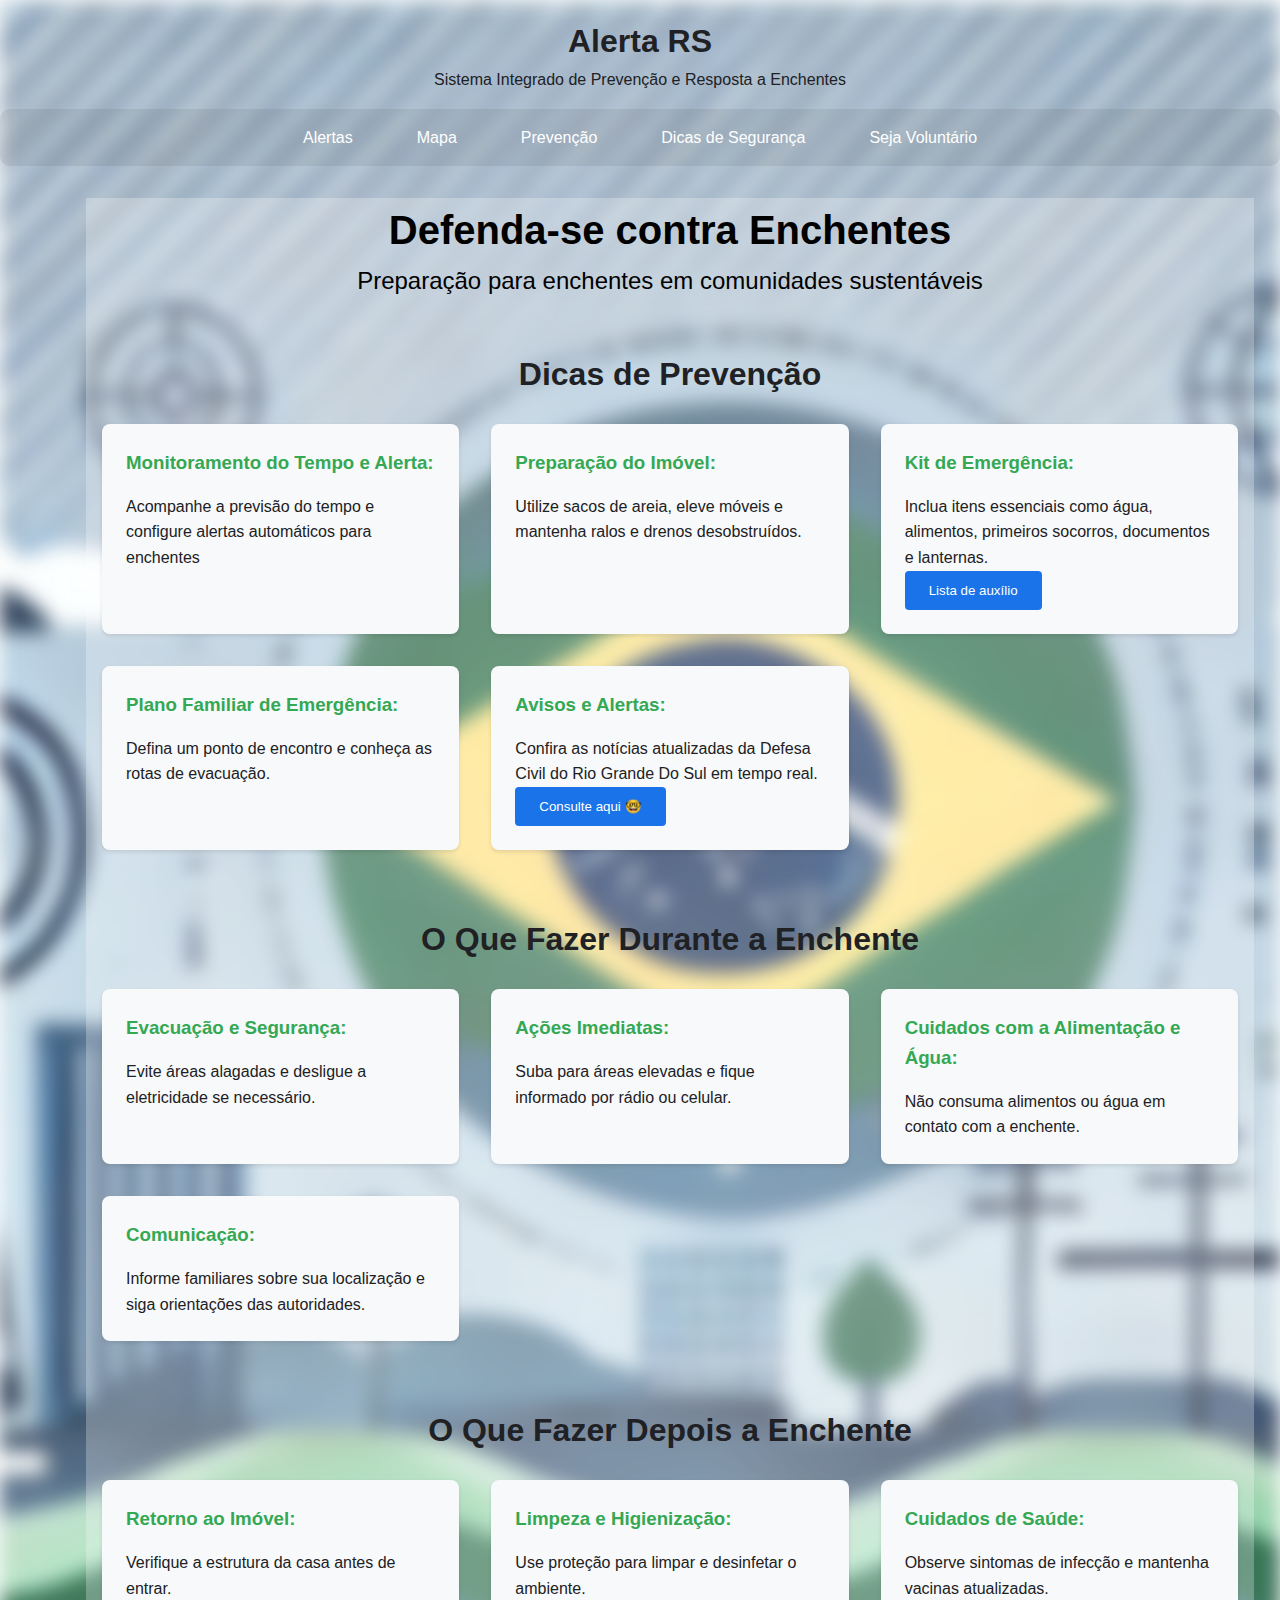
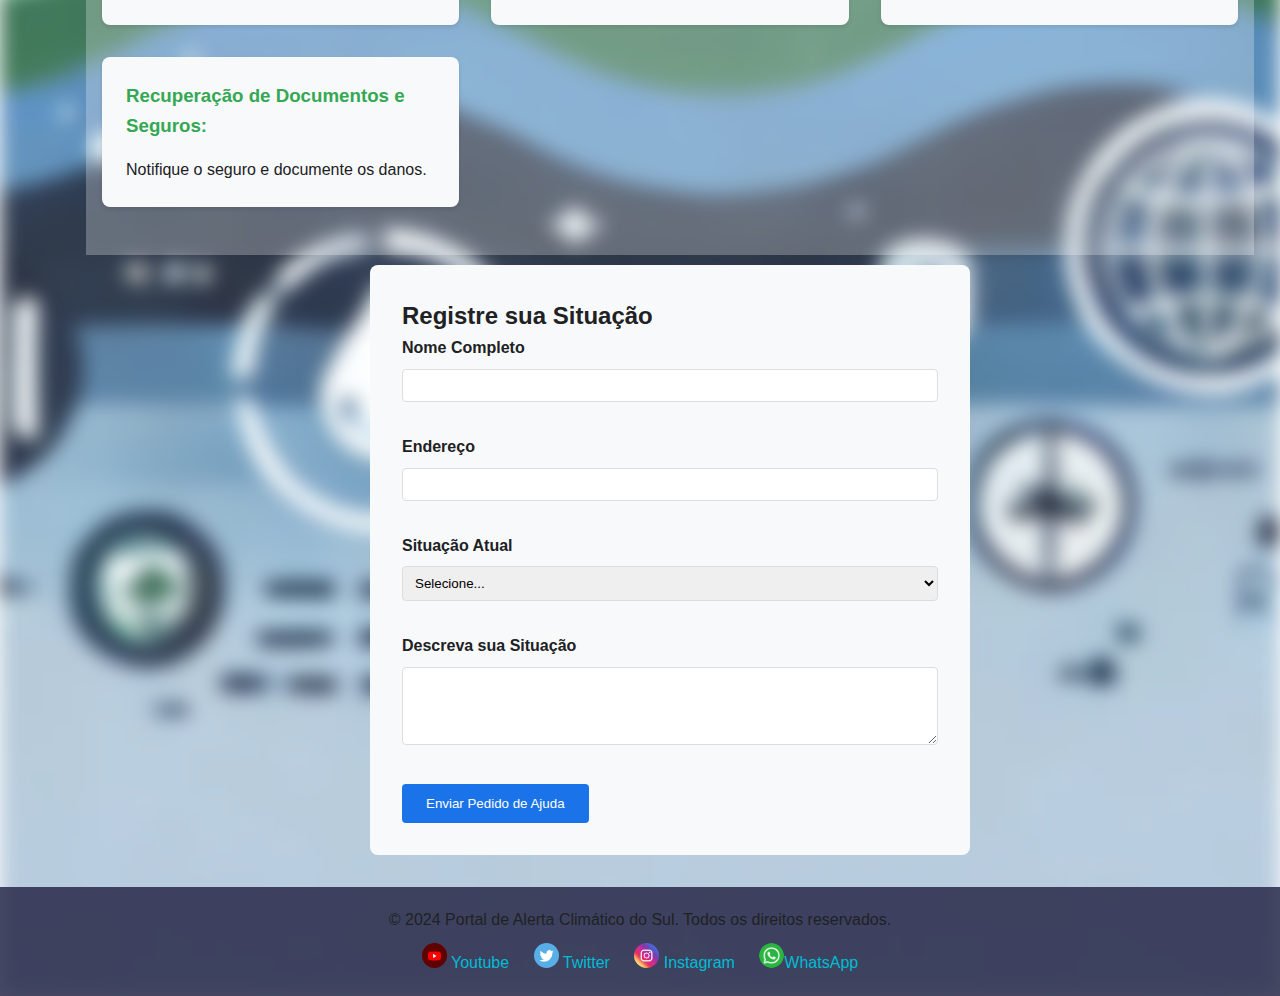
==== ajuda.html @ 35fd128e "codigos das paginas e estilos" ====
<!DOCTYPE html>
<html lang="pt-BR">
  <head>
    <meta charset="UTF-8" />
    <meta name="viewport" content="width=device-width, initial-scale=1.0" />
    <title>Alerta RS - Portal de Prevenção e Resposta a Enchentes</title>
    <link rel="stylesheet" href="./assets/css/styles.css" />
    <link rel="stylesheet" href="./assets/css/ajuda.css" />
  </head>
  <body>
    <header>
      <h1>Alerta RS</h1>
      <p>Sistema Integrado de Prevenção e Resposta a Enchentes</p>
    </header>

    <nav>
      <ul>
        <li><a href="index.html">Alertas</a></li>
        <li><a href="mapa.html">Mapa</a></li>
        <li><a href="prevencao.html">Prevenção</a></li>
        <li><a href="ajuda.html">Dicas de Segurança</a></li>
        <li><a href="voluntario.html">Seja Voluntário</a></li>
      </ul>
    </nav>
    <main>
      <div class="container">
        <h1>Defenda-se contra Enchentes</h1>
        <p>Preparação para enchentes em comunidades sustentáveis</p>

        <div class="section">
          <h2 class="section-title">Dicas de Prevenção</h2>
          <div class="cards-grid">
            <div class="card">
              <h3>Monitoramento do Tempo e Alerta:</h3>
              <p>
                Acompanhe a previsão do tempo e configure alertas automáticos
                para enchentes
              </p>
            </div>
            <div class="card">
              <h3>Preparação do Imóvel:</h3>
              <p>
                Utilize sacos de areia, eleve móveis e mantenha ralos e drenos
                desobstruídos.
              </p>
            </div>
            <div class="card">
                <h3>Kit de Emergência:</h3>
                <p>Inclua itens essenciais como água, alimentos, primeiros socorros, documentos e lanternas.</p>
                <button onclick="openModal()">Lista de auxílio</button>
              </div>

              <!-- Código do Modal -->
                    <div id="modal" class="modal">
                        <div class="modal-content">
                        <span class="close-btn" onclick="closeModal()">&times;</span>
                        <h3>Checklist de Kit de Emergência</h3>
                        <ul>
                            <li>Água potável - 2 litros por pessoa para 3 dias</li>
                            <li>Alimentos não perecíveis - estoque para 3 dias</li>
                            <li>Kit de primeiros socorros</li>
                            <li>Documentos importantes em uma bolsa impermeável</li>
                            <li>Lanternas e baterias extras</li>
                            <!-- Adicione outros itens necessários -->
                        </ul>
                        </div>
                    </div>
            <div class="card">
              <h3>Plano Familiar de Emergência:</h3>
              <p>
                Defina um ponto de encontro e conheça as rotas de evacuação.
              </p>
            </div>

            <div class="card">
                <h3>Avisos e Alertas:</h3>
                <p>
                    Confira as notícias atualizadas da Defesa Civil do Rio Grande Do Sul em tempo real.
                </p>
                <button>
                    <a class="linkAjuda" href="https://defesacivil.rs.gov.br/avisos-e-alertas" target="_blank">Consulte aqui 🤓</a>
                </button>
              </div>

          </div>
        </div>

        <div class="section">
          <h2 class="section-title">O Que Fazer Durante a Enchente</h2>
          <div class="cards-grid">
            <div class="card">
              <h3>Evacuação e Segurança:</h3>
              <p>
                Evite áreas alagadas e desligue a eletricidade se necessário.
              </p>
            </div>
            <div class="card">
              <h3>Ações Imediatas:</h3>
              <p>
                Suba para áreas elevadas e fique informado por rádio ou celular.
              </p>
            </div>
            <div class="card">
              <h3>Cuidados com a Alimentação e Água:</h3>
              <p>Não consuma alimentos ou água em contato com a enchente.</p>
            </div>
            <div class="card">
              <h3>Comunicação:</h3>
              <p>
                Informe familiares sobre sua localização e siga orientações das
                autoridades.
              </p>
            </div>
          </div>
        </div>

        <div class="section">
          <h2 class="section-title">O Que Fazer Depois a Enchente</h2>
          <div class="cards-grid">
            <div class="card">
              <h3>Retorno ao Imóvel:</h3>
              <p>
                Verifique a estrutura da casa antes de entrar.
              </p>
            </div>
            <div class="card">
              <h3>Limpeza e Higienização:</h3>
              <p>
                Use proteção para limpar e desinfetar o ambiente.
              </p>
            </div>
            <div class="card">
              <h3>Cuidados de Saúde:</h3>
              <p>Observe sintomas de infecção e mantenha vacinas atualizadas.</p>
            </div>
            <div class="card">
              <h3>Recuperação de Documentos e Seguros:</h3>
              <p>
                Notifique o seguro e documente os danos.
              </p>
            </div>
          </div>
        </div>
      </div>
    </section>


    <section id="ajuda" class="form-container">
        <h2>Registre sua Situação</h2>
        <form>
            <div class="form-group">
                <label for="nome">Nome Completo</label>
                <input type="text" id="nome" required>
            </div>
            <div class="form-group">
                <label for="endereco">Endereço</label>
                <input type="text" id="endereco" required>
            </div>
            <div class="form-group">
                <label for="situacao">Situação Atual</label>
                <select id="situacao" required>
                    <option value="">Selecione...</option>
                    <option value="risco">Área de Risco</option>
                    <option value="alagamento">Alagamento</option>
                    <option value="desabrigado">Desabrigado</option>
                </select>
            </div>
            <div class="form-group">
                <label for="descricao">Descreva sua Situação</label>
                <textarea id="descricao" rows="4"></textarea>
            </div>
            <button type="submit">Enviar Pedido de Ajuda</button>
        </form>
    </section>
    </main>
    <footer>
        <p>&copy; 2024 Portal de Alerta Climático do Sul. Todos os direitos reservados.</p>
        <div class="social-links">
            <a href="https://www.youtube.com/@DefesaCivildoRioGrandedoSul" target="_blank"><img src="./assets/img/logo-youtube.jpg" alt="logo-youtube"> Youtube</a>
            <a href="https://x.com/DefesaCivilRS" target="_blank"><img src="./assets/img/logo-twitter.jpg" alt="logo-twitter"> Twitter</a>
            <a href="https://www.instagram.com/defesacivilrs/" target="_blank"><img src="./assets/img/logo-instagram.jpg" alt="logo-instagram"> Instagram</a>
            <a href="https://api.whatsapp.com/message/2RN2EMU6X6S5B1?autoload=1&app_absent=0" target="_blank"><img src="./assets/img/logo-whatsapp.png" alt="Logo-Whatsapp">WhatsApp</a>
        </div>
    </footer>
    <script src="script.js"></script>
  </body>
</html>
---- assets/css/styles.css ----
/* Variáveis de cores */
        :root {
            --primary: #1a73e8;
            --secondary: #34a853;
            --warning: #fbbc05;
            --danger: #ea4335;
            --light: #f8f9fa;
            --dark: #202124;
        }

        * {
            margin: 0;
            padding: 0;
            box-sizing: border-box;
            font-family: Arial, sans-serif;
        }

        body {
            line-height: 1.6;
            color: var(--dark);
            position: relative;
            
          }

        body::before {
            content: "";
            position: absolute;
            width: 100%;
            height: 100%;
            background-image: url('/assets/img/background.png');
            background-size: cover;
            background-repeat: no-repeat;
            background-position: center;
            filter: blur(10px); /* Aplica o desfoque */
            z-index: -1; /* Coloca a imagem desfocada atrás do conteúdo */
          }

        /* Header */
        header {
            /* background: var(--primary); */
            color: var(--dark);
            padding: 1rem;
            text-align: center;
        }

        nav {
            display: flex;
            align-items: center;
            justify-content: center;
            background: #20212415;
            padding: 1rem;
            /* border: solid rgba(255, 0, 0, 0.13); */
            border-radius: 10px;
            width: 100%;
        }

        nav ul {
            list-style: none;
            display: flex;
            align-items: center;
            justify-content: center;
            gap: 2rem;
        }

        nav a {
            color: white;
            text-decoration: none;
            padding: 0.5rem 1rem;
            border-radius: 4px;
            transition: background 0.3s;
        }

        nav a:hover {
            background: var(--light);
            color: var(--dark);
            /* border: solid rgba(255, 0, 0, 0.301) 1px; */
        }

        /* Main content */
        main {
            max-width: 1200px;
            margin: 2rem auto;
            padding: 0 1rem;
            margin-right: 10px;
        }

        /* Alert Banner */
        .alert-banner {
            background: var(--warning);
            color: var(--dark);
            padding: 1rem;
            text-align: center;
            margin-bottom: 2rem;
            border-radius: 4px;
        }

        /* Cards Grid */
        .cards-grid {
            display: grid;
            grid-template-columns: repeat(auto-fit, minmax(300px, 1fr));
            gap: 2rem;
            margin-bottom: 2rem;
        }

        .card {
            background: rgba(255, 255, 255, 0.068);
            border-radius: 8px;
            padding: 1.5rem;
            box-shadow: 0 2px 4px rgba(0,0,0,0.1);
            transition: transform 0.3s;
        }

        .card:hover {
            transform: translateY(-5px);
        }

        .card h3 {
            color: var(--primary);
            margin-bottom: 1rem;
        }

        .card p {
            color: var(--dark);
        }

        /* Forms */
        .form-container {
            background: var(--light);
            padding: 2rem;
            border-radius: 8px;
            max-width: 600px;
            margin: 0 auto;
            margin-top: 10px;
        }

        .form-group {
            margin-bottom: 1rem;
        }

        label {
            display: block;
            margin-bottom: 0.5rem;
            font-weight: bold;
        }

        input, select, textarea {
            width: 100%;
            padding: 0.5rem;
            border: 1px solid #ddd;
            border-radius: 4px;
            margin-bottom: 1rem;
        }

        button {
            background: var(--primary);
            color: white;
            padding: 0.75rem 1.5rem;
            border: none;
            border-radius: 4px;
            cursor: pointer;
            transition: background 0.3s;
        }

        button:hover {
            background: #1557b0;
        }

        /* Map Section */
        .map-container {
            background: #f0f0f044;
            padding: 2rem;
            border-radius: 8px;
            margin-bottom: 2rem;
        }

        .map-container h2 {
            color: var(--light);
        }

        #apiMap{
            background: #ddd; 
            height: 400px; 
            border-radius: 8px; 
            display: flex; 
            align-items: center; 
            justify-content: center;
        }

        /* Responsive Design */
        @media (max-width: 768px) {
            nav ul {
                flex-direction: column;
                text-align: center;
            }

            .cards-grid {
                grid-template-columns: 1fr;
            }
        }




        .volunteer-system {
            max-width: 800px;
            margin: 20px auto;
            padding: 20px;
        }

        .volunteer-card {
            background: white;
            border-radius: 8px;
            padding: 20px;
            margin-bottom: 20px;
            box-shadow: 0 2px 4px rgba(0,0,0,0.1);
        }

        .points-display {
            text-align: center;
            padding: 20px;
            background: #f8f9fa;
            border-radius: 8px;
            margin-bottom: 20px;
        }

        .points-circle {
            width: 120px;
            height: 120px;
            border-radius: 50%;
            background: #1a73e8;
            color: white;
            display: flex;
            flex-direction: column;
            align-items: center;
            justify-content: center;
            margin: 0 auto 15px;
        }

        .points-number {
            font-size: 2em;
            font-weight: bold;
        }

        .badge-grid {
            display: grid;
            grid-template-columns: repeat(auto-fit, minmax(150px, 1fr));
            gap: 15px;
            margin-top: 20px;
        }

        .badge {
            text-align: center;
            padding: 15px;
            background: #f8f9fa;
            border-radius: 8px;
        }

        .badge-icon {
            font-size: 2em;
            margin-bottom: 10px;
        }

        .badge-locked {
            opacity: 0.5;
        }

        .activity-list {
            list-style: none;
            padding: 0;
        }

        .activity-item {
            display: flex;
            justify-content: space-between;
            padding: 10px 0;
            border-bottom: 1px solid #eee;
        }


        .prep-checklist {
            max-width: 800px;
            margin: 20px auto;
            padding: 20px;
            background: #f5f5f5;
            border-radius: 8px;
        }

        .checklist-category {
            margin-bottom: 30px;
        }

        .category-header {
            background: #1a73e8;
            color: white;
            padding: 10px 15px;
            border-radius: 4px;
            margin-bottom: 15px;
        }

        .checklist-items {
            background: white;
            padding: 20px;
            border-radius: 4px;
            box-shadow: 0 2px 4px rgba(0,0,0,0.1);
        }

        .checklist-item {
            display: flex;
            align-items: flex-start;
            margin-bottom: 15px;
            padding-bottom: 15px;
            border-bottom: 1px solid #eee;
        }

        .item-checkbox {
            margin-right: 15px;
            margin-top: 4px;
        }

        .item-content {
            flex-grow: 1;
        }

        .item-title {
            font-weight: bold;
            margin-bottom: 5px;
        }

        .item-description {
            font-size: 0.9em;
            color: #666;
        }

        .priority-high {
            color: #d32f2f;
        }

        .priority-medium {
            color: #f57c00;
        }

        .priority-low {
            color: #388e3c;
        }


        .alert-system {
            max-width: 800px;
            margin: 20px auto;
        }
        
        .alert-card {
            border-left: 4px solid;
            margin-bottom: 15px;
            padding: 15px;
            border-radius: 4px;
            box-shadow: 0 2px 4px rgba(0,0,0,0.1);
        }

        .alert-critical {
            border-left-color: #ff4444;
            background-color: #ffebee;
        }

        .alert-warning {
            border-left-color: #ffbb33;
            background-color: #fff8e1;
        }

        .alert-info {
            border-left-color: #33b5e5;
            background-color: #e3f2fd;
        }

        .alert-header {
            display: flex;
            align-items: center;
            margin-bottom: 10px;
        }

        .alert-icon {
            font-size: 24px;
            margin-right: 10px;
        }

        .alert-timestamp {
            color: #666;
            font-size: 0.9em;
            margin-left: auto;
        }

        .alert-content {
            margin-left: 34px;
        }

        .alert-regions {
            margin-top: 10px;
            padding-top: 10px;
            border-top: 1px solid rgba(0,0,0,0.1);
        }

        .region-tag {
            display: inline-block;
            padding: 4px 8px;
            background: rgba(0,0,0,0.1);
            border-radius: 4px;
            margin: 2px;
            font-size: 0.9em;
        }
---- assets/css/ajuda.css ----
:root {
    --primary: #1a73e8;
    --secondary: #34a853;
    --warning: #fbbc05;
    --danger: #ea4335;
    --light: #f8f9fa;
    --dark: #202124;
}

* {
    margin: 0;
    padding: 0;
    box-sizing: border-box;
    font-family: Arial, sans-serif;
}

.container{
    background: rgba(255, 255, 255, 0.268);
    width: 100%;
}

.container>h1 {
    text-align: center;
    font-weight: bold;
    font-size: 2.5rem;
    color: #000;
}

.container>p {
    text-align: center;
    font-size: 1.5rem;
    margin-bottom: 2rem;
    color: #000;
}

.section {
    padding: 1rem;
}
.section-title{
    text-align: center;
    margin-bottom: 1.5rem;
    font-size: 2rem;

}

.card{
    background-color: var(--light);
}

.card:hover {
    transform: translateY(-5px);
    filter: brightness(1);
    transition: transform 0.3s;
}

.card h3 {
    color: var(--secondary);
    margin-bottom: 1rem;
}

.linkAjuda {
    color: white;
    text-decoration: none;
    transition: transform 0.3s;
}

.modal {
    display: none; /* Oculto por padrão */
    position: fixed;
    top: 0;
    left: 0;
    width: 100%;
    height: 100%;
    background: rgba(0, 0, 0, 0.5);
    justify-content: center;
    align-items: center;
  }

  .modal-content {
    display: flex;
    align-items:flex-start;
    justify-content: center;
    flex-direction: column;
    color: rgb(0, 0, 0);
    background-color: #13ff0342;
    padding: 2rem;
    border-radius: 8px;
    width: 80%;
    max-width: 500px;
    font-size: 1.2rem;
    position: inherit;
    background-image: url('../img/kit.png');
    background-size: contain;
  }

  .modal-content::before{
    content: "";
    position: absolute;
    top: 0;
    left: 0;
    width: 100%;
    height: 100%;
    background: inherit;
    filter: blur(10px) opacity(0.8); /* Ajuste a intensidade do blur e opacidade */
    z-index: -1; /* Coloca o efeito atrás do conteúdo */
  }

  .close-btn {
    position: absolute;
    top: 10px;
    right: 10px;
    cursor: pointer;
    font-size: 20px;
    color: #aaa;
  }

  .close-btn:hover {
    color: #000;
  }

  footer {
    text-align: center;
    padding: 20px;
    background-color: rgba(30, 30, 63, 0.8);
    position: relative;
  }
  
  footer p {
    margin-bottom: 10px;
  }
  
  .social-links {
    margin-top: 10px;
  }
  
  .social-links a {
    color: #00bcd4;
    margin: 0 10px;
    text-decoration: none;
    transition: color 0.3s;
  }
  
  .social-links a:hover {
    /* color: #0097a7; Cor de hover */
    color: white;
  }
  
  .social-links img {
    border-radius: 50%;
    width: 25px;
    height: 25px;
  }
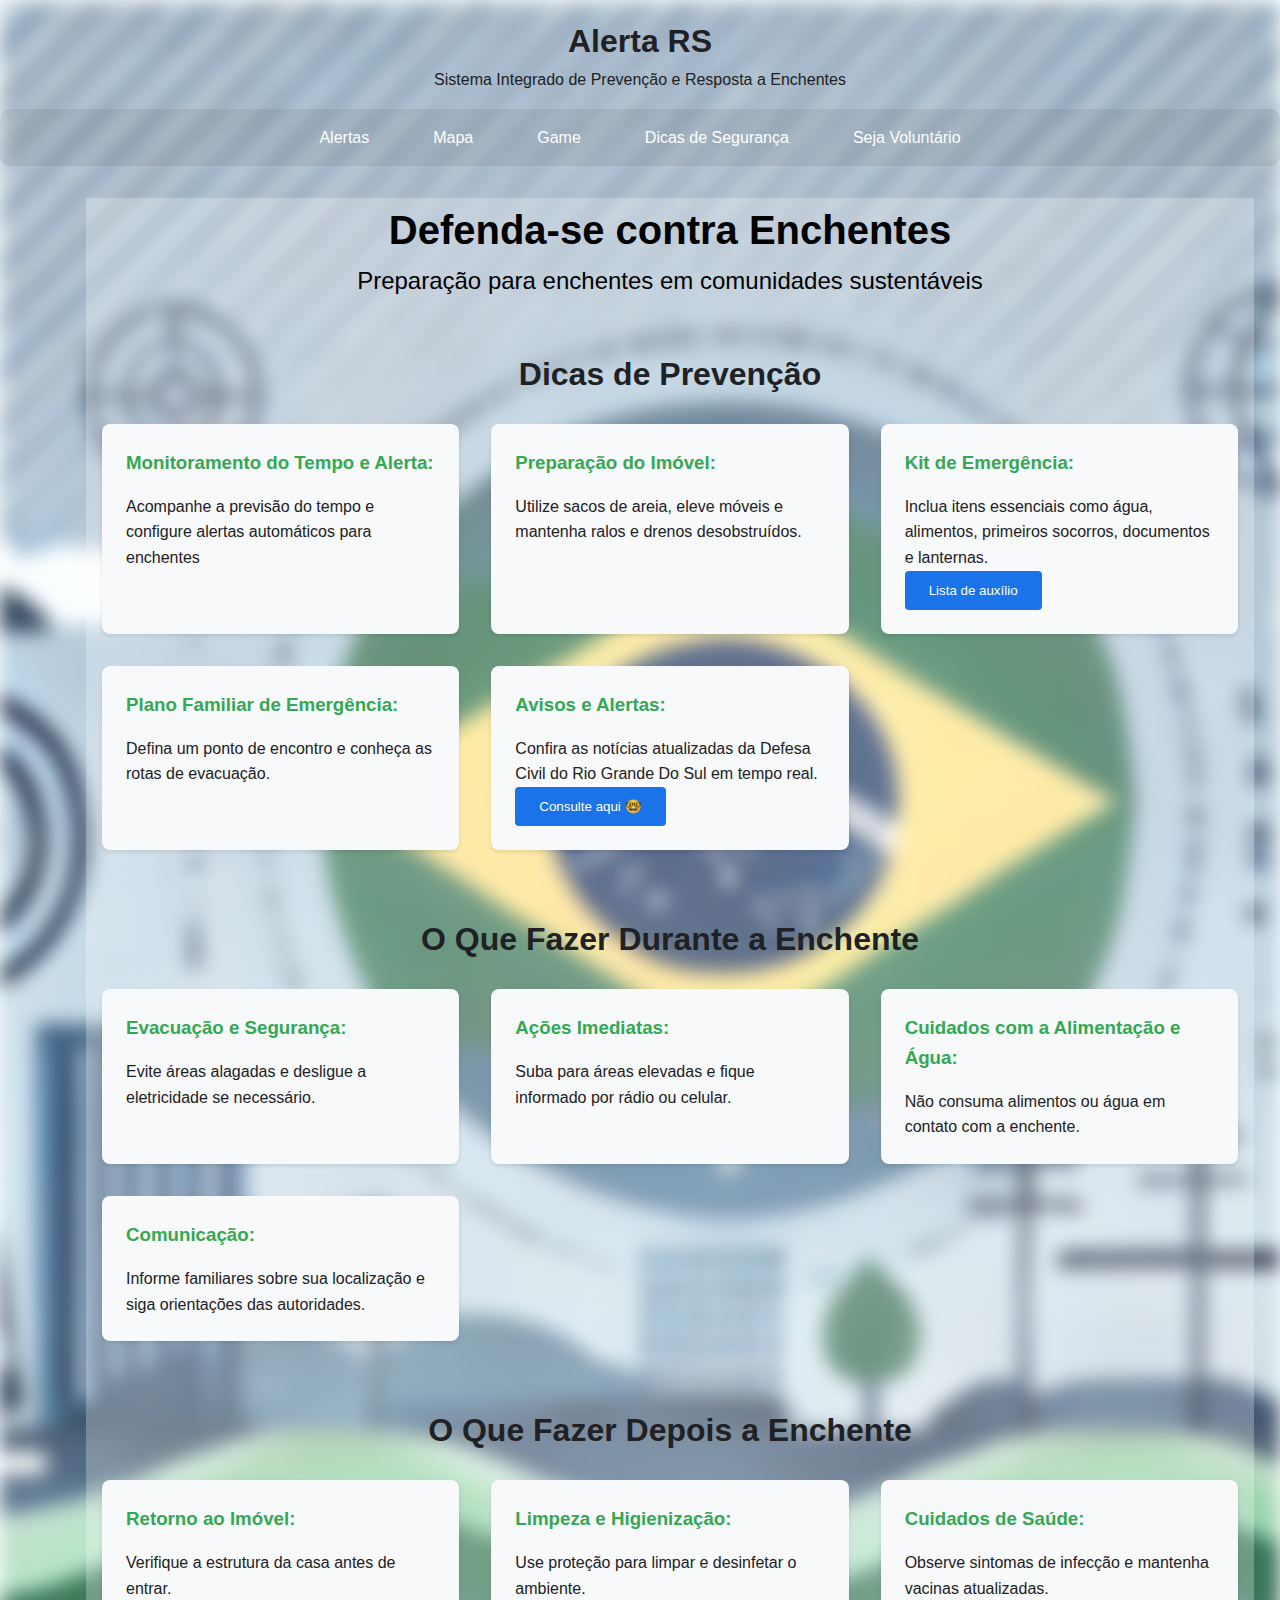
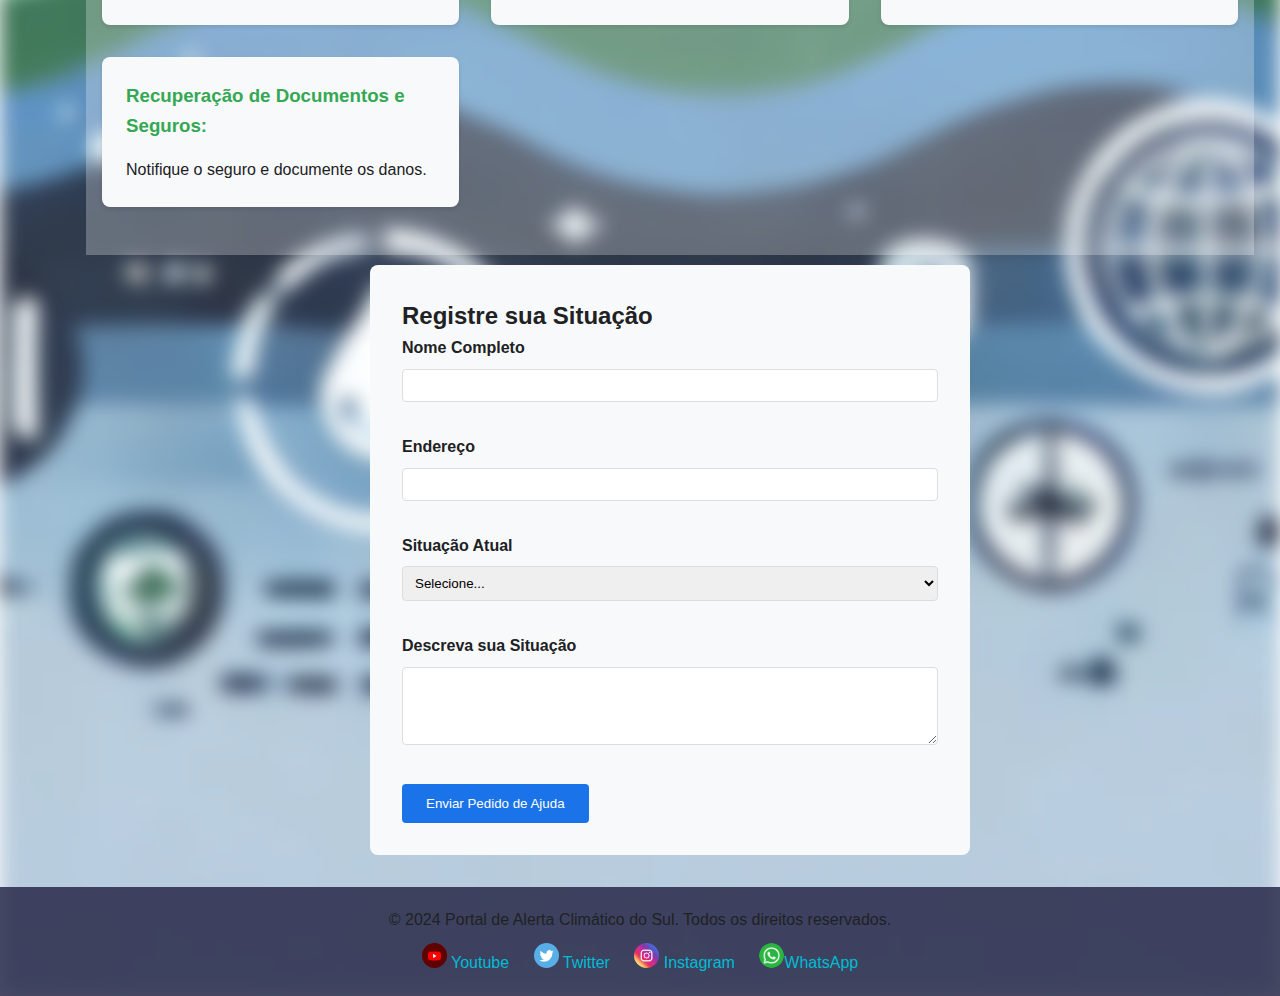
==== commit 31d1fd4e: "removida prevencao" ====
--- a/ajuda.html
+++ b/ajuda.html
@@ -17,7 +17,7 @@
       <ul>
         <li><a href="index.html">Alertas</a></li>
         <li><a href="mapa.html">Mapa</a></li>
-        <li><a href="prevencao.html">Prevenção</a></li>
+        <li><a href="nivelusuario.html">Game</a></li>
         <li><a href="ajuda.html">Dicas de Segurança</a></li>
         <li><a href="voluntario.html">Seja Voluntário</a></li>
       </ul>
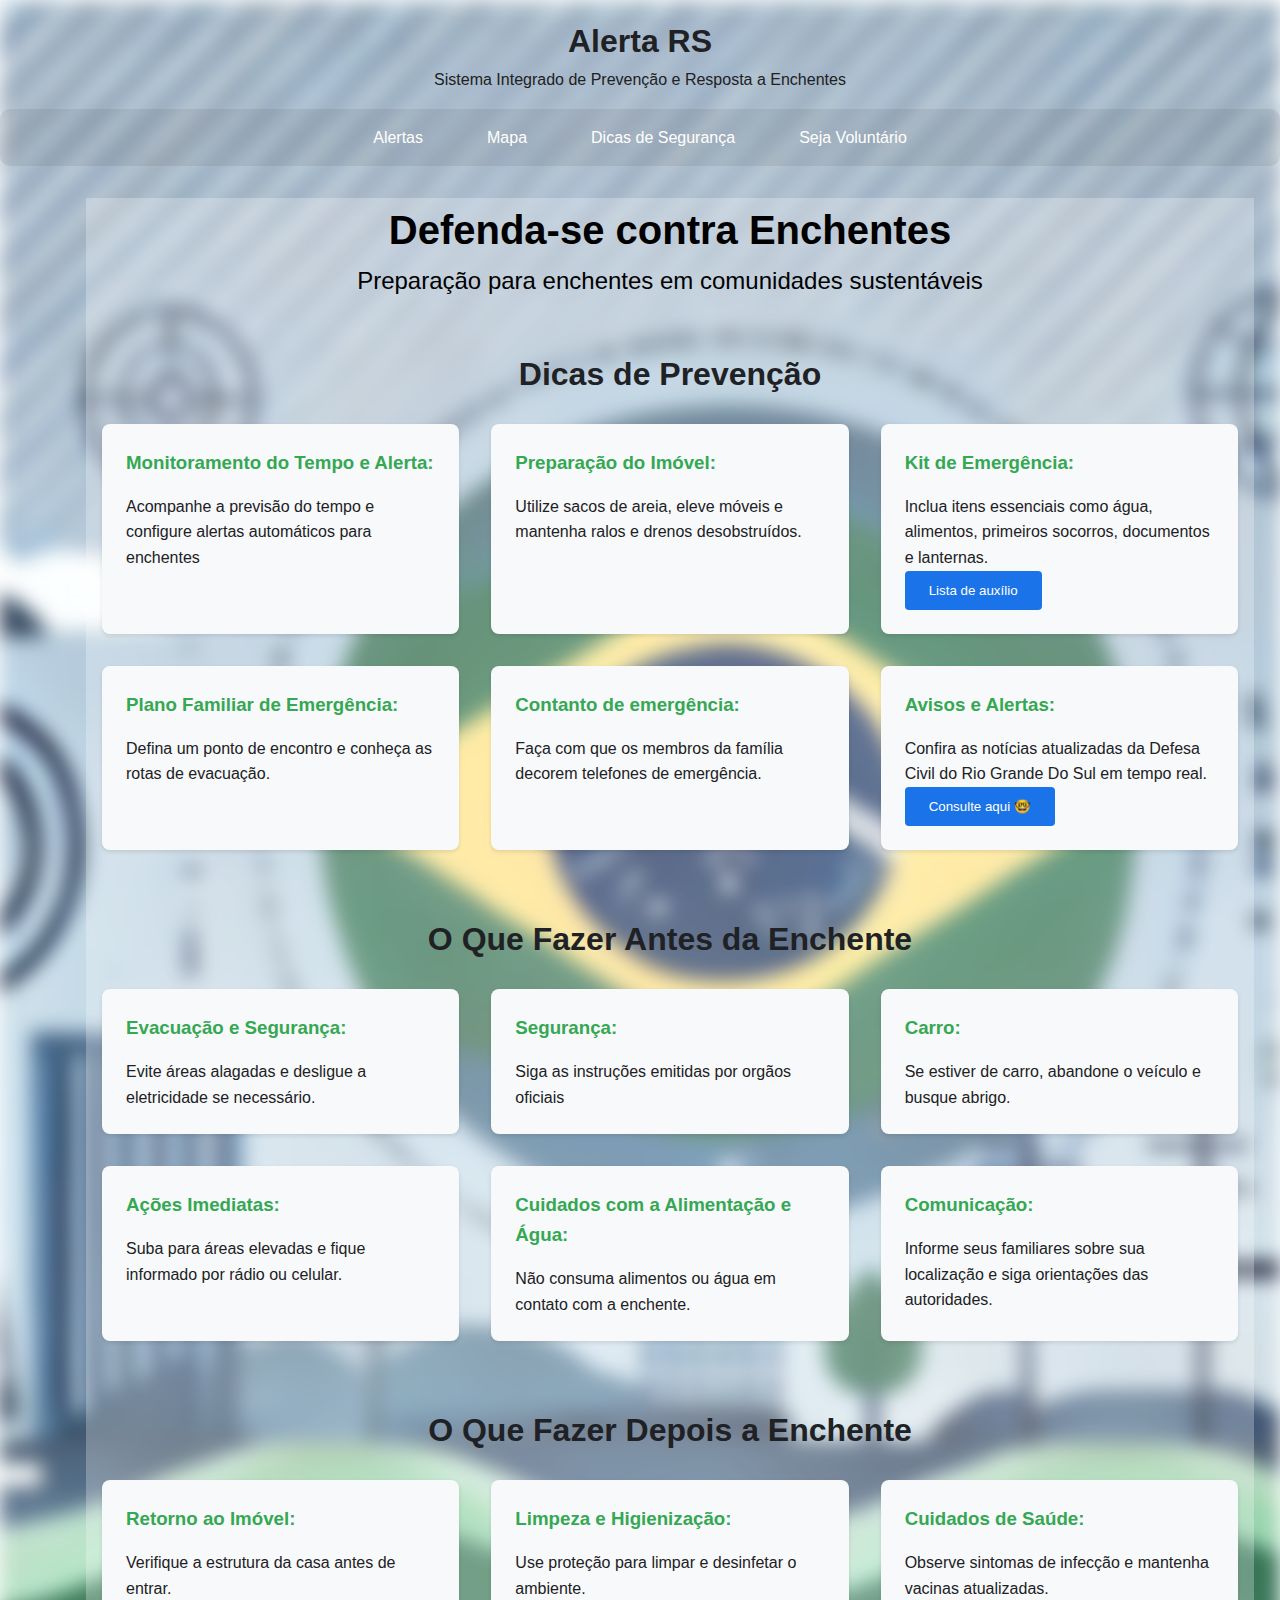
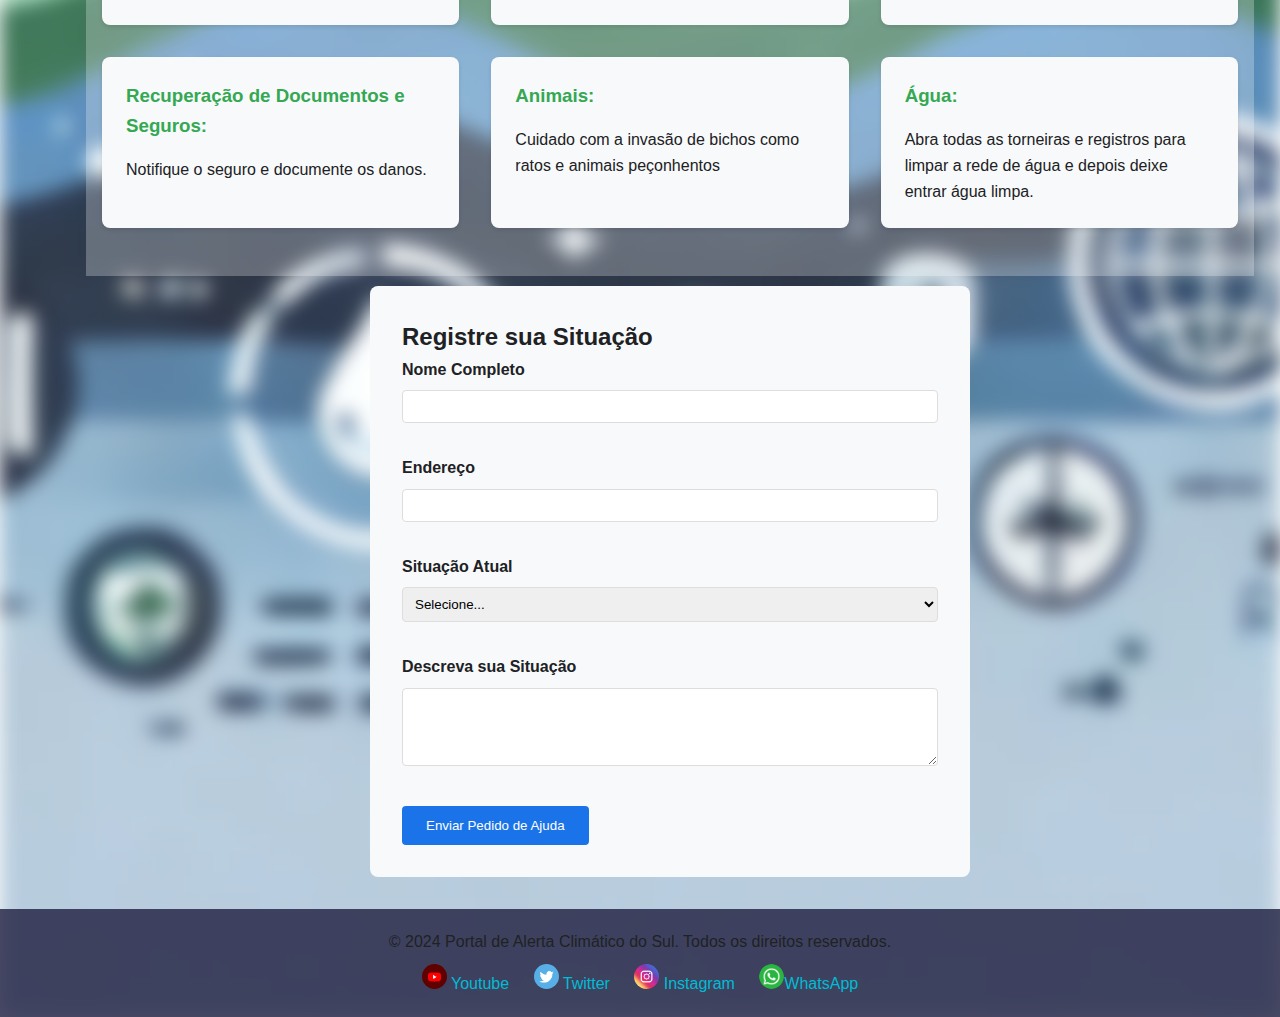
==== commit 37e75ba5: "atualizações de paginas" ====
--- a/ajuda.html
+++ b/ajuda.html
@@ -17,7 +17,7 @@
       <ul>
         <li><a href="index.html">Alertas</a></li>
         <li><a href="mapa.html">Mapa</a></li>
-        <li><a href="nivelusuario.html">Game</a></li>
+        <!-- <li><a href="nivelusuario.html">Game</a></li> -->
         <li><a href="ajuda.html">Dicas de Segurança</a></li>
         <li><a href="voluntario.html">Seja Voluntário</a></li>
       </ul>
@@ -65,10 +65,18 @@
                         </ul>
                         </div>
                     </div>
+
             <div class="card">
               <h3>Plano Familiar de Emergência:</h3>
               <p>
                 Defina um ponto de encontro e conheça as rotas de evacuação.
+              </p>
+            </div>
+
+            <div class="card">
+              <h3>Contanto de emergência:</h3>
+              <p>
+                Faça com que os membros da família decorem telefones de emergência.
               </p>
             </div>
 
@@ -86,7 +94,8 @@
         </div>
 
         <div class="section">
-          <h2 class="section-title">O Que Fazer Durante a Enchente</h2>
+          <h2 class="section-title">O Que Fazer Antes da Enchente</h2>
+
           <div class="cards-grid">
             <div class="card">
               <h3>Evacuação e Segurança:</h3>
@@ -94,23 +103,41 @@
                 Evite áreas alagadas e desligue a eletricidade se necessário.
               </p>
             </div>
+
+            <div class="card">
+              <h3>Segurança:</h3>
+              <p>
+                Siga as instruções emitidas por orgãos oficiais
+              </p>
+            </div>
+
+            <div class="card">
+              <h3>Carro:</h3>
+              <p>
+                Se estiver de carro, abandone o veículo e busque abrigo.
+              </p>
+            </div>
+
             <div class="card">
               <h3>Ações Imediatas:</h3>
               <p>
                 Suba para áreas elevadas e fique informado por rádio ou celular.
               </p>
             </div>
+
             <div class="card">
               <h3>Cuidados com a Alimentação e Água:</h3>
               <p>Não consuma alimentos ou água em contato com a enchente.</p>
             </div>
+
             <div class="card">
               <h3>Comunicação:</h3>
               <p>
-                Informe familiares sobre sua localização e siga orientações das
+                Informe seus familiares sobre sua localização e siga orientações das
                 autoridades.
               </p>
             </div>
+
           </div>
         </div>
 
@@ -139,6 +166,20 @@
                 Notifique o seguro e documente os danos.
               </p>
             </div>
+            <div class="card">
+              <h3>Animais:</h3>
+              <p>
+                Cuidado com a invasão de bichos como ratos e animais peçonhentos
+              </p>
+            </div>
+
+            <div class="card">
+              <h3>Água:</h3>
+              <p>
+                Abra todas as torneiras e registros para limpar a rede de água e depois deixe entrar água limpa.
+              </p>
+            </div>
+
           </div>
         </div>
       </div>
--- a/assets/css/styles.css
+++ b/assets/css/styles.css
@@ -406,4 +406,37 @@
             border-radius: 4px;
             margin: 2px;
             font-size: 0.9em;
-        }+        }
+
+        footer {
+            text-align: center;
+            padding: 20px;
+            background-color: rgba(30, 30, 63, 0.8);
+            position: relative;
+          }
+          
+          footer p {
+            margin-bottom: 10px;
+          }
+          
+          .social-links {
+            margin-top: 10px;
+          }
+          
+          .social-links a {
+            color: #00bcd4;
+            margin: 0 10px;
+            text-decoration: none;
+            transition: color 0.3s;
+          }
+          
+          .social-links a:hover {
+            /* color: #0097a7; Cor de hover */
+            color: white;
+          }
+          
+          .social-links img {
+            border-radius: 50%;
+            width: 25px;
+            height: 25px;
+          }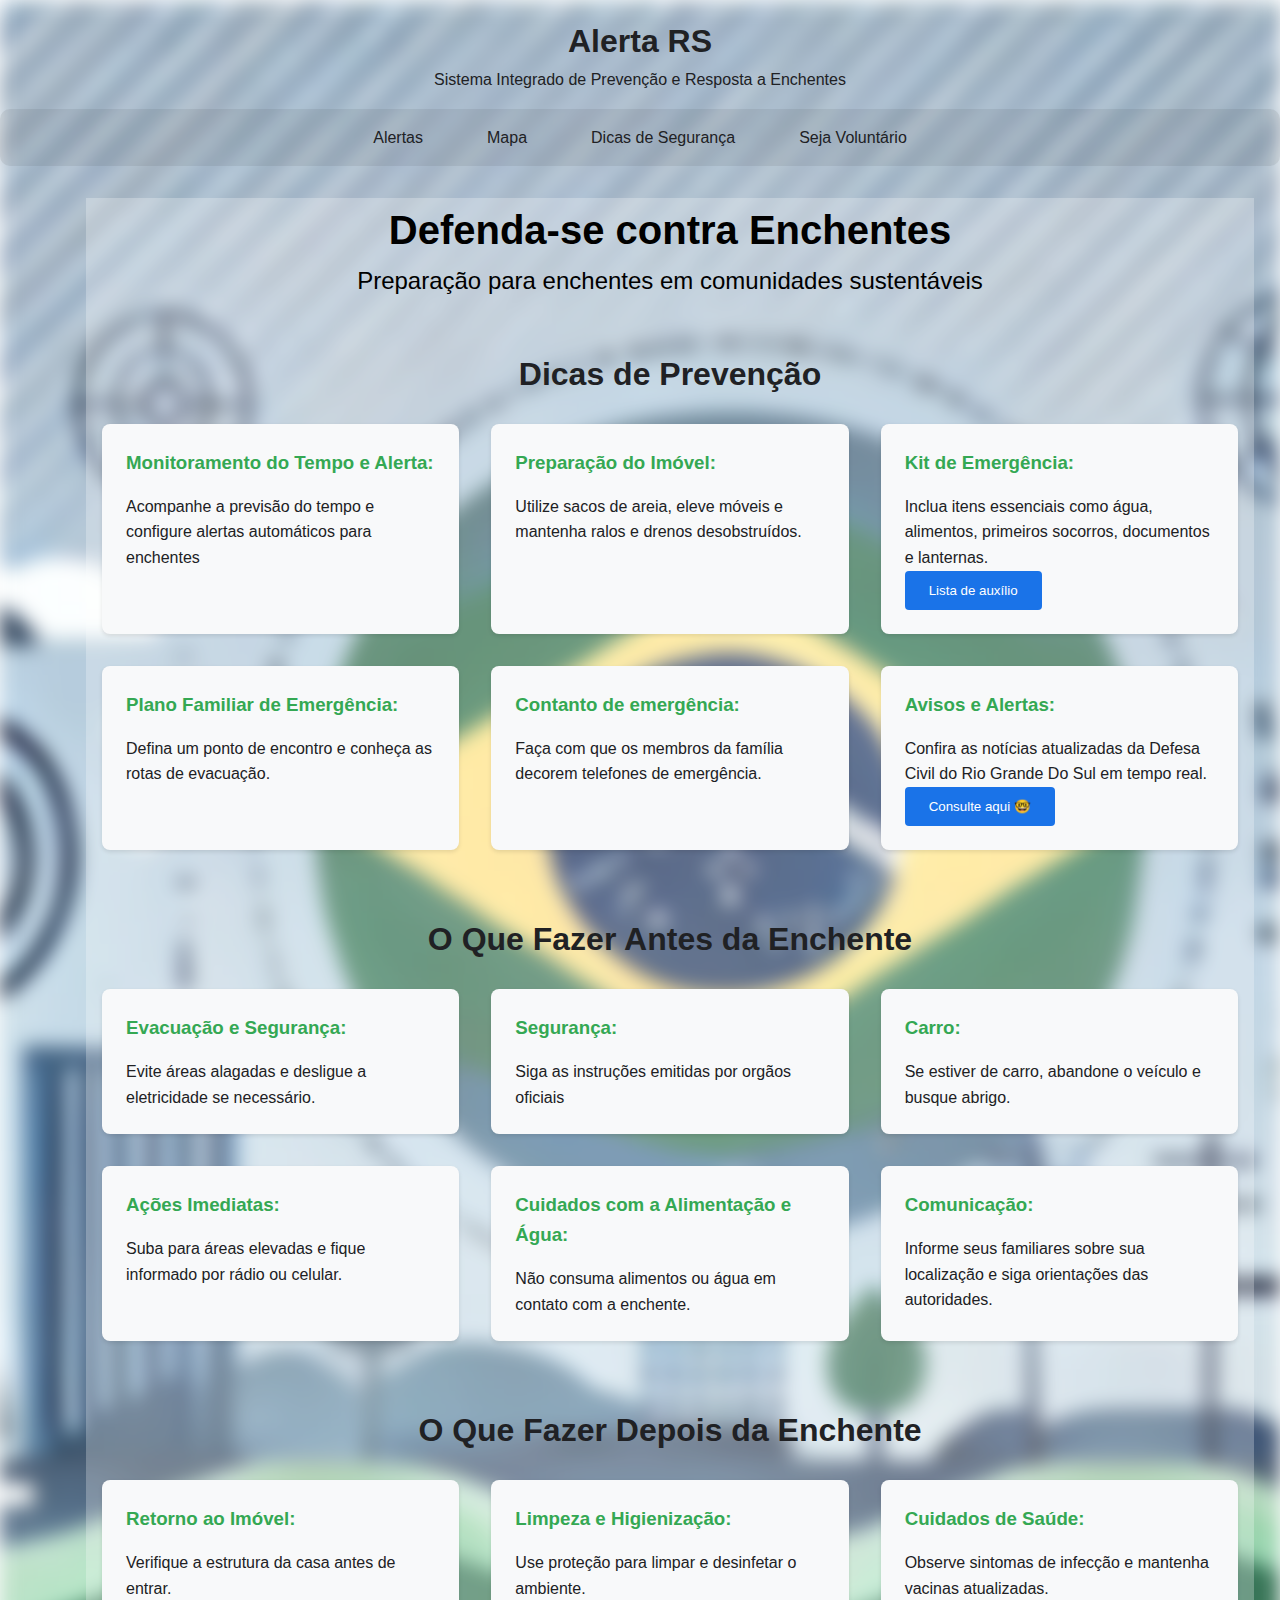
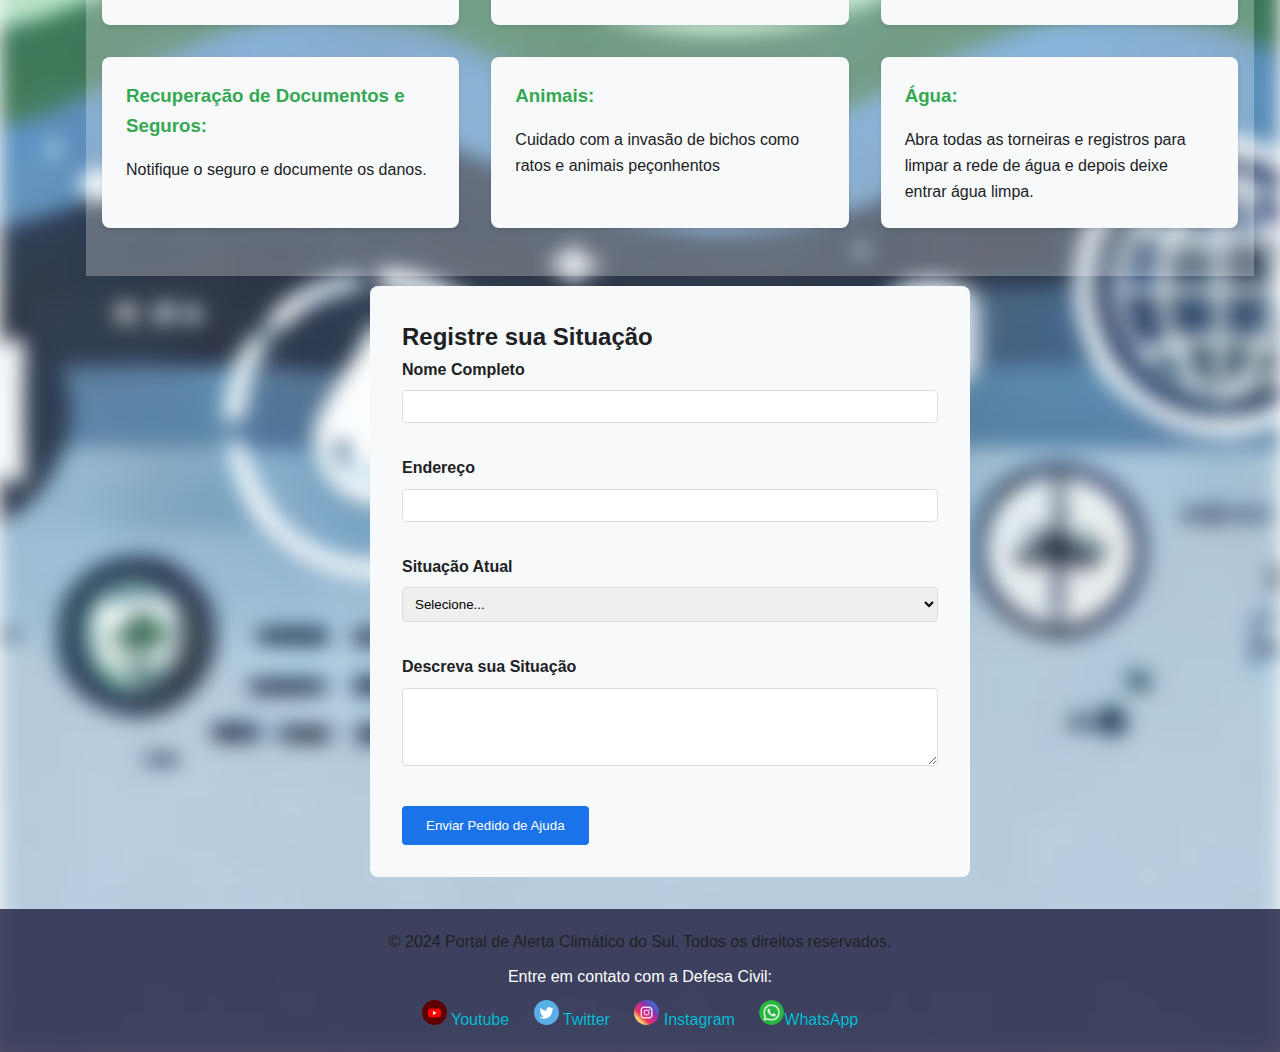
==== commit 4d172150: "algumas alterações visuais" ====
--- a/ajuda.html
+++ b/ajuda.html
@@ -142,7 +142,7 @@
         </div>
 
         <div class="section">
-          <h2 class="section-title">O Que Fazer Depois a Enchente</h2>
+          <h2 class="section-title">O Que Fazer Depois da Enchente</h2>
           <div class="cards-grid">
             <div class="card">
               <h3>Retorno ao Imóvel:</h3>
@@ -217,6 +217,7 @@
     <footer>
         <p>&copy; 2024 Portal de Alerta Climático do Sul. Todos os direitos reservados.</p>
         <div class="social-links">
+            <p style="color: white;">Entre em contato com a Defesa Civil:</p>
             <a href="https://www.youtube.com/@DefesaCivildoRioGrandedoSul" target="_blank"><img src="./assets/img/logo-youtube.jpg" alt="logo-youtube"> Youtube</a>
             <a href="https://x.com/DefesaCivilRS" target="_blank"><img src="./assets/img/logo-twitter.jpg" alt="logo-twitter"> Twitter</a>
             <a href="https://www.instagram.com/defesacivilrs/" target="_blank"><img src="./assets/img/logo-instagram.jpg" alt="logo-instagram"> Instagram</a>
--- a/assets/css/styles.css
+++ b/assets/css/styles.css
@@ -63,7 +63,7 @@
         }
 
         nav a {
-            color: white;
+            color: var(--dark);
             text-decoration: none;
             padding: 0.5rem 1rem;
             border-radius: 4px;
@@ -71,7 +71,7 @@
         }
 
         nav a:hover {
-            background: var(--light);
+            background: var(--primary);
             color: var(--dark);
             /* border: solid rgba(255, 0, 0, 0.301) 1px; */
         }
--- a/assets/css/ajuda.css
+++ b/assets/css/ajuda.css
@@ -118,6 +118,20 @@
     color: #000;
   }
 
+  nav a {
+    color: var(--dark);
+    text-decoration: none;
+    padding: 0.5rem 1rem;
+    border-radius: 4px;
+    transition: background 0.3s;
+}
+
+nav a:hover {
+    background: var(--primary);
+    color: var(--dark);
+    /* border: solid rgba(255, 0, 0, 0.301) 1px; */
+}
+
   footer {
     text-align: center;
     padding: 20px;
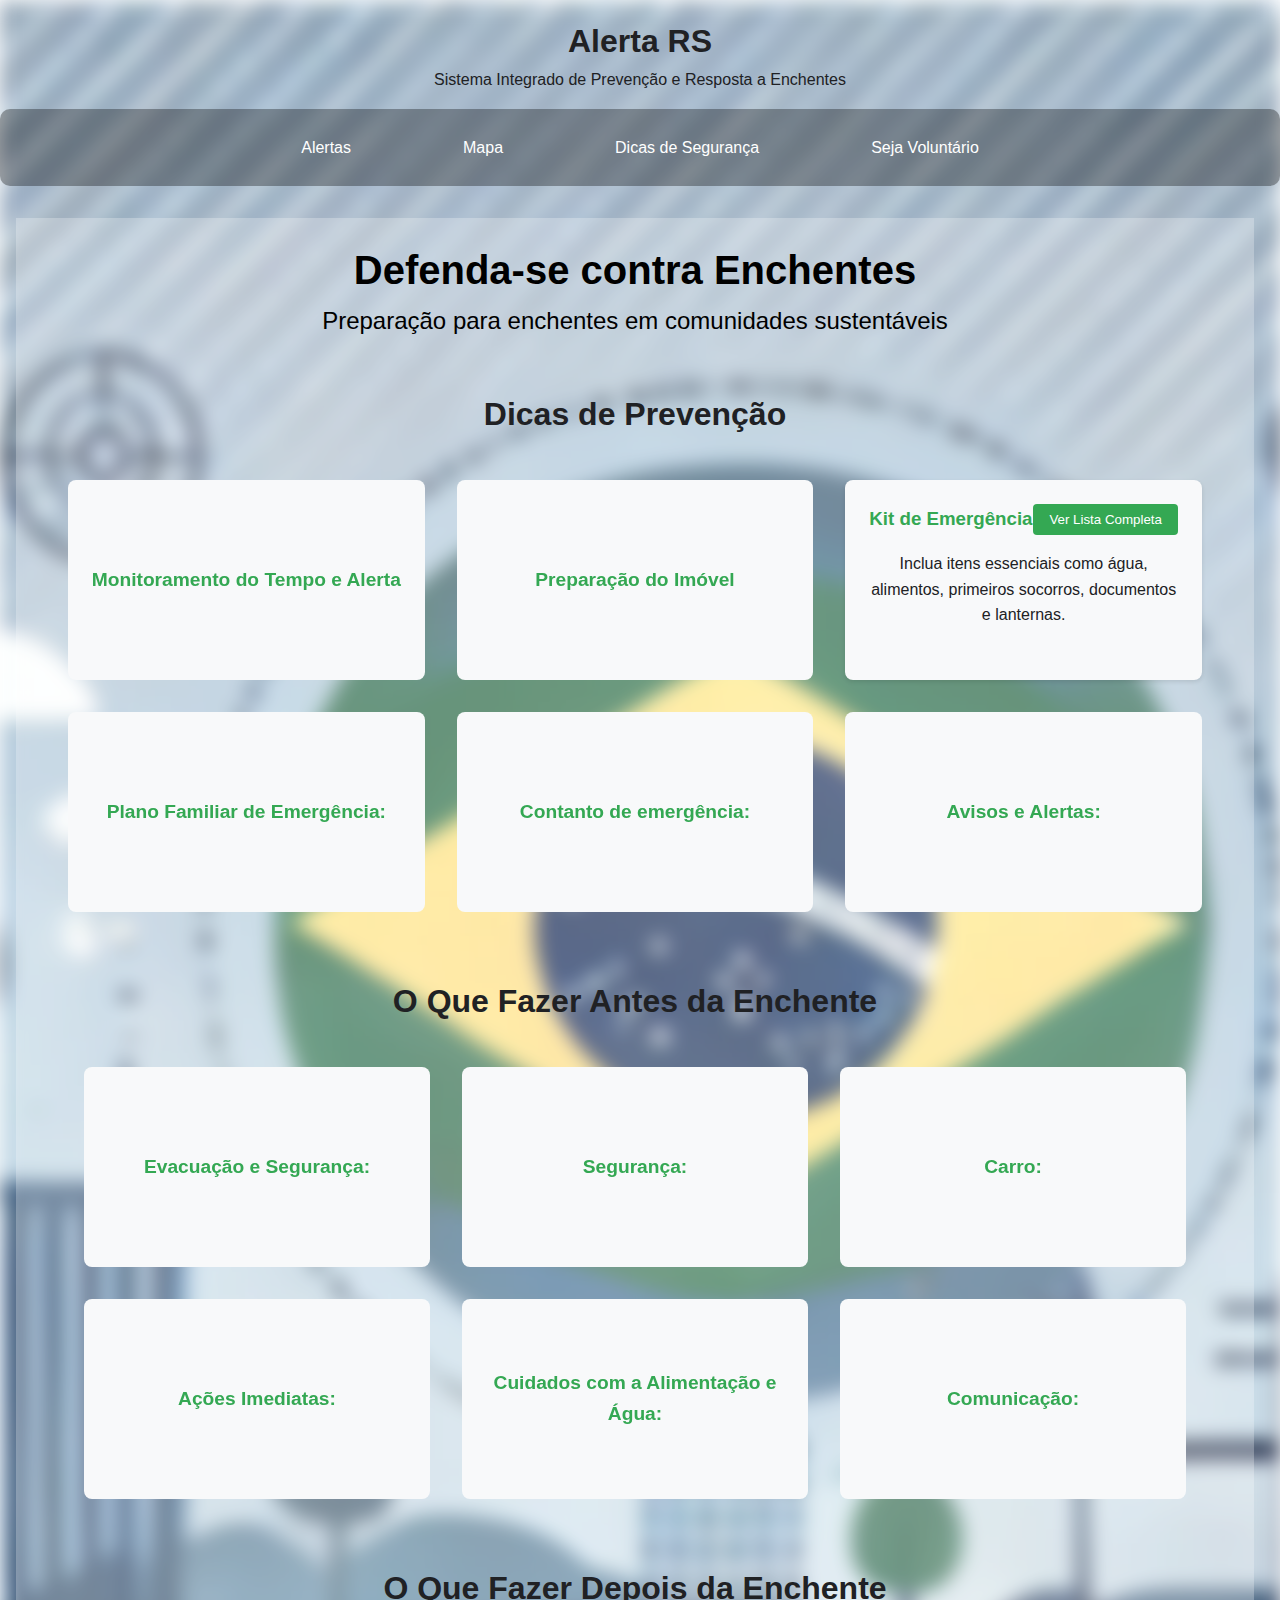
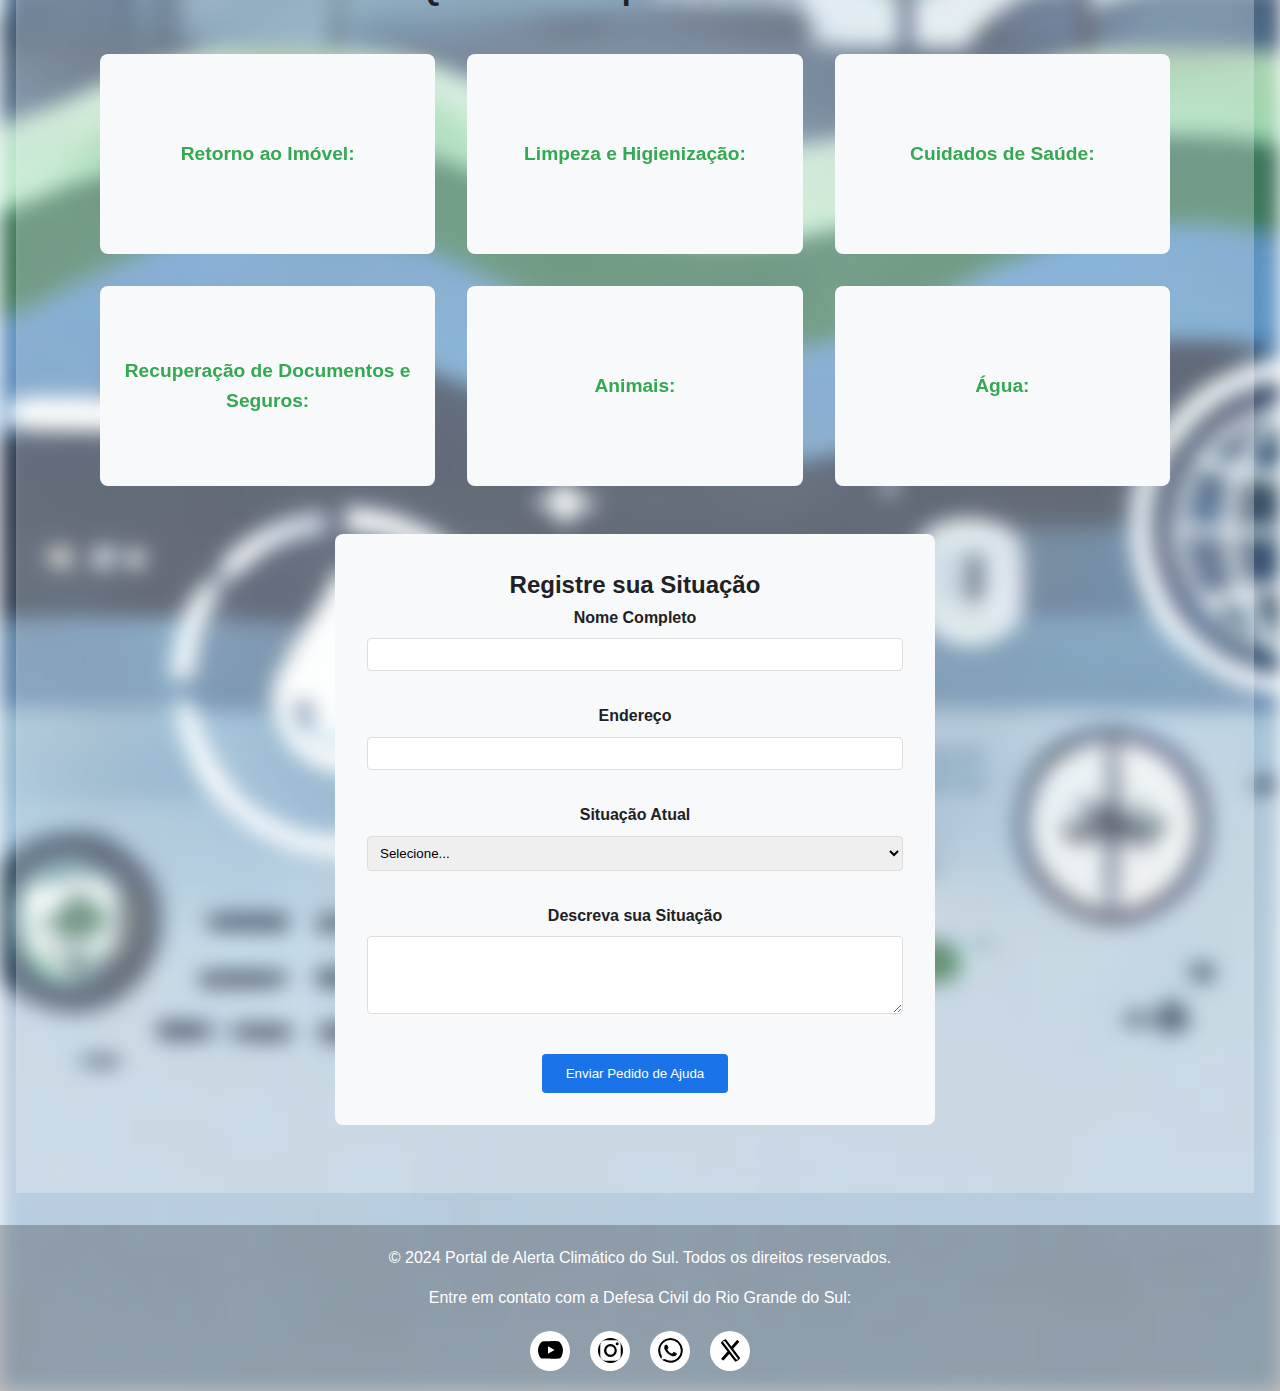
==== commit 72dd0746: "atualizações de estilização" ====
--- a/ajuda.html
+++ b/ajuda.html
@@ -29,162 +29,289 @@
 
         <div class="section">
           <h2 class="section-title">Dicas de Prevenção</h2>
-          <div class="cards-grid">
-            <div class="card">
-              <h3>Monitoramento do Tempo e Alerta:</h3>
-              <p>
-                Acompanhe a previsão do tempo e configure alertas automáticos
-                para enchentes
-              </p>
-            </div>
-            <div class="card">
-              <h3>Preparação do Imóvel:</h3>
-              <p>
-                Utilize sacos de areia, eleve móveis e mantenha ralos e drenos
-                desobstruídos.
-              </p>
-            </div>
-            <div class="card">
-                <h3>Kit de Emergência:</h3>
-                <p>Inclua itens essenciais como água, alimentos, primeiros socorros, documentos e lanternas.</p>
-                <button onclick="openModal()">Lista de auxílio</button>
+
+            <!-- Dicas e Prevenção -->
+
+              <div class="cards-grid">
+                <div class="flip-card">
+                  <div class="flip-card-inner">
+                    <div class="flip-card-front">
+                      <h3>Monitoramento do Tempo e Alerta</h3>
+                    </div>
+                    <div class="flip-card-back">
+                      <p>Acompanhe a previsão do tempo e configure alertas automáticos para enchentes</p>
+                    </div>
+                  </div>
+                </div>
+
+                <div class="flip-card">
+                  <div class="flip-card-inner">
+                    <div class="flip-card-front">
+                      <h3>Preparação do Imóvel</h3>
+                    </div>
+                    <div class="flip-card-back">
+                      <p>Utilize sacos de areia, eleve móveis e mantenha ralos e drenos desobstruídos.</p>
+                    </div>
+                  </div>
+                </div>
+
+                <div class="emergency-kit-card">
+                  <div class="card-header">
+                    <h3>Kit de Emergência</h3>
+                    <button class="expand-btn" onclick="toggleKitDetails(this)">Ver Lista Completa</button>
+                  </div>
+                  <p class="card-preview">Inclua itens essenciais como água, alimentos, primeiros socorros, documentos e lanternas.</p>
+                  <div class="kit-details">
+                    <div class="kit-section">
+                      <h4>Kit Emergencial Básico</h4>
+                      <ul>
+                        <li>Apito</li>
+                        <li>Canivete de 9 funções</li>
+                        <li>Lanterna à dínamo 3 LEDs</li>
+                        <li>Corda com 3 metros (6 milímetros)</li>
+                        <li>Velas</li>
+                        <li>Capa de chuva descartável</li>
+                      </ul>
+                    </div>
+                    
+                    <div class="kit-section">
+                      <h4>Kit Higiene Pessoal</h4>
+                      <ul>
+                        <li>Escova dental (Modelo Hotelaria)</li>
+                        <li>Sabonete 10g (Modelo Hotelaria)</li>
+                        <li>Sachês shampoo 10 ML 2 em 1 (Modelo Hotelaria)</li>
+                      </ul>
+                    </div>
+                    
+                    <div class="kit-section">
+                      <h4>Kit Primeiros Socorros</h4>
+                      <ul>
+                        <li>Pares de luvas</li>
+                        <li>Máscaras descartáveis</li>
+                        <li>Gel higienizante 100 ml</li>
+                        <li>Manta térmica aluminizada original</li>
+                        <li>Atadura compressa</li>
+                        <li>Hipoclorito de sódio (Para purificar água)</li>
+                        <li>Curativos</li>
+                      </ul>
+                    </div>
+                    
+                    <div class="kit-section">
+                      <h4>Documentação e Outros</h4>
+                      <ul>
+                        <li>Porta documento impermeável (Saco Zip)</li>
+                        <li>Porta remédios (Saco Zip)</li>
+                        <li>Kit de 6 sachês de açúcar e 6 sachês sal + receita de soro</li>
+                      </ul>
+                    </div>
+                  </div>
+                </div>
+
+                <!-- <div class="flip-card">
+                  <div class="flip-card-inner">
+                    <div class="flip-card-front">
+                      <h3>Kit de Emergência</h3>
+                    </div>
+                    <div class="flip-card-back">
+                      <p>Inclua itens essenciais como água, alimentos, primeiros socorros, documentos e lanternas.</p>
+                    </div>
+                  </div>
+                </div> -->
+
+                <div class="flip-card">
+                  <div class="flip-card-inner">
+                    <div class="flip-card-front">
+                      <h3>Plano Familiar de Emergência:</h3>
+                    </div>
+                    <div class="flip-card-back">
+                      <p>Defina um ponto de encontro e conheça as rotas de evacuação.</p>
+                    </div>
+                  </div>
+                </div>
+
+                <div class="flip-card">
+                  <div class="flip-card-inner">
+                    <div class="flip-card-front">
+                      <h3>Contanto de emergência:</h3>
+                    </div>
+                    <div class="flip-card-back">
+                      <p>Faça com que os membros da família decorem telefones de emergência.</p>
+                    </div>
+                  </div>
+                </div>
+
+                <div class="flip-card">
+                  <div class="flip-card-inner">
+                    <div class="flip-card-front">
+                      <h3>Avisos e Alertas:</h3>
+                    </div>
+                    <div class="flip-card-back">
+                      <p>
+                        Confira as notícias atualizadas da Defesa Civil do Rio Grande Do Sul em tempo real.
+                    </p>
+                    <button class="info">
+                        <a class="linkAjuda" href="https://defesacivil.rs.gov.br/avisos-e-alertas" target="_blank">Consulte aqui 🤓</a>
+                    </button>
+                    </div>
+                  </div>
+                </div>
               </div>
 
-              <!-- Código do Modal -->
-                    <div id="modal" class="modal">
-                        <div class="modal-content">
-                        <span class="close-btn" onclick="closeModal()">&times;</span>
-                        <h3>Checklist de Kit de Emergência</h3>
-                        <ul>
-                            <li>Água potável - 2 litros por pessoa para 3 dias</li>
-                            <li>Alimentos não perecíveis - estoque para 3 dias</li>
-                            <li>Kit de primeiros socorros</li>
-                            <li>Documentos importantes em uma bolsa impermeável</li>
-                            <li>Lanternas e baterias extras</li>
-                            <!-- Adicione outros itens necessários -->
-                        </ul>
-                        </div>
-                    </div>
-
-            <div class="card">
-              <h3>Plano Familiar de Emergência:</h3>
-              <p>
-                Defina um ponto de encontro e conheça as rotas de evacuação.
-              </p>
-            </div>
-
-            <div class="card">
-              <h3>Contanto de emergência:</h3>
-              <p>
-                Faça com que os membros da família decorem telefones de emergência.
-              </p>
-            </div>
-
-            <div class="card">
-                <h3>Avisos e Alertas:</h3>
-                <p>
-                    Confira as notícias atualizadas da Defesa Civil do Rio Grande Do Sul em tempo real.
-                </p>
-                <button>
-                    <a class="linkAjuda" href="https://defesacivil.rs.gov.br/avisos-e-alertas" target="_blank">Consulte aqui 🤓</a>
-                </button>
-              </div>
-
-          </div>
-        </div>
-
-        <div class="section">
-          <h2 class="section-title">O Que Fazer Antes da Enchente</h2>
-
-          <div class="cards-grid">
-            <div class="card">
-              <h3>Evacuação e Segurança:</h3>
-              <p>
-                Evite áreas alagadas e desligue a eletricidade se necessário.
-              </p>
-            </div>
-
-            <div class="card">
-              <h3>Segurança:</h3>
-              <p>
-                Siga as instruções emitidas por orgãos oficiais
-              </p>
-            </div>
-
-            <div class="card">
-              <h3>Carro:</h3>
-              <p>
-                Se estiver de carro, abandone o veículo e busque abrigo.
-              </p>
-            </div>
-
-            <div class="card">
-              <h3>Ações Imediatas:</h3>
-              <p>
-                Suba para áreas elevadas e fique informado por rádio ou celular.
-              </p>
-            </div>
-
-            <div class="card">
-              <h3>Cuidados com a Alimentação e Água:</h3>
-              <p>Não consuma alimentos ou água em contato com a enchente.</p>
-            </div>
-
-            <div class="card">
-              <h3>Comunicação:</h3>
-              <p>
-                Informe seus familiares sobre sua localização e siga orientações das
-                autoridades.
-              </p>
-            </div>
-
-          </div>
-        </div>
-
-        <div class="section">
-          <h2 class="section-title">O Que Fazer Depois da Enchente</h2>
-          <div class="cards-grid">
-            <div class="card">
-              <h3>Retorno ao Imóvel:</h3>
-              <p>
-                Verifique a estrutura da casa antes de entrar.
-              </p>
-            </div>
-            <div class="card">
-              <h3>Limpeza e Higienização:</h3>
-              <p>
-                Use proteção para limpar e desinfetar o ambiente.
-              </p>
-            </div>
-            <div class="card">
-              <h3>Cuidados de Saúde:</h3>
-              <p>Observe sintomas de infecção e mantenha vacinas atualizadas.</p>
-            </div>
-            <div class="card">
-              <h3>Recuperação de Documentos e Seguros:</h3>
-              <p>
-                Notifique o seguro e documente os danos.
-              </p>
-            </div>
-            <div class="card">
-              <h3>Animais:</h3>
-              <p>
-                Cuidado com a invasão de bichos como ratos e animais peçonhentos
-              </p>
-            </div>
-
-            <div class="card">
-              <h3>Água:</h3>
-              <p>
-                Abra todas as torneiras e registros para limpar a rede de água e depois deixe entrar água limpa.
-              </p>
-            </div>
-
-          </div>
-        </div>
-      </div>
-    </section>
-
+              <!-- O que fazer antes -->
+
+              <div class="section">
+                <h2 class="section-title">O Que Fazer Antes da Enchente</h2>
+
+                    <div class="cards-grid">
+                      <div class="flip-card">
+                        <div class="flip-card-inner">
+                          <div class="flip-card-front">
+                            <h3>Evacuação e Segurança:</h3>
+                          </div>
+                          <div class="flip-card-back">
+                            <p>Evite áreas alagadas e desligue a eletricidade se necessário.</p>
+                          </div>
+                        </div>
+                      </div>
+      
+                      <div class="flip-card">
+                        <div class="flip-card-inner">
+                          <div class="flip-card-front">
+                            <h3>Segurança:</h3>
+                          </div>
+                          <div class="flip-card-back">
+                            <p>Siga as instruções emitidas por orgãos oficiais.</p>
+                          </div>
+                        </div>
+                      </div>
+      
+                      <div class="flip-card">
+                        <div class="flip-card-inner">
+                          <div class="flip-card-front">
+                            <h3>Carro:</h3>
+                          </div>
+                          <div class="flip-card-back">
+                            <p>Se estiver de carro, abandone o veículo e busque abrigo.</p>
+                          </div>
+                        </div>
+                      </div>
+      
+                      <div class="flip-card">
+                        <div class="flip-card-inner">
+                          <div class="flip-card-front">
+                            <h3>Ações Imediatas:</h3>
+                          </div>
+                          <div class="flip-card-back">
+                            <p>Suba para áreas elevadas e fique informado por rádio ou celular.</p>
+                          </div>
+                        </div>
+                      </div>
+      
+                      <div class="flip-card">
+                        <div class="flip-card-inner">
+                          <div class="flip-card-front">
+                            <h3>Cuidados com a Alimentação e Água:</h3>
+                          </div>
+                          <div class="flip-card-back">
+                            <p>Não consuma alimentos ou água em contato com a enchente.</p>
+                          </div>
+                        </div>
+                      </div>
+      
+                      <div class="flip-card">
+                        <div class="flip-card-inner">
+                          <div class="flip-card-front">
+                            <h3>Comunicação:</h3>
+                          </div>
+                          <div class="flip-card-back">
+                            <p>
+                              Informe seus familiares sobre sua localização e siga orientações das autoridades.</p>
+                          </div>
+                        </div>
+                      </div>
+                    </div>
+
+
+                <!-- O que fazer depois -->
+
+
+                <div class="section">
+                  <h2 class="section-title">O Que Fazer Depois da Enchente</h2>
+  
+                      <div class="cards-grid">
+                        <div class="flip-card">
+                          <div class="flip-card-inner">
+                            <div class="flip-card-front">
+                              <h3>Retorno ao Imóvel:</h3>
+                            </div>
+                            <div class="flip-card-back">
+                              <p>
+                                Verifique a estrutura da casa antes de entrar.
+                              </p>
+                            </div>
+                          </div>
+                        </div>
+        
+                        <div class="flip-card">
+                          <div class="flip-card-inner">
+                            <div class="flip-card-front">
+                              <h3>Limpeza e Higienização:</h3>
+                            </div>
+                            <div class="flip-card-back">
+                              <p>Use proteção para limpar e desinfetar o ambiente.</p>
+                            </div>
+                          </div>
+                        </div>
+        
+                        <div class="flip-card">
+                          <div class="flip-card-inner">
+                            <div class="flip-card-front">
+                              <h3>Cuidados de Saúde:</h3>
+                            </div>
+                            <div class="flip-card-back">
+                              <p>Observe sintomas de infecção e mantenha vacinas atualizadas.</p>
+                            </div>
+                          </div>
+                        </div>
+        
+                        <div class="flip-card">
+                          <div class="flip-card-inner">
+                            <div class="flip-card-front">
+                              <h3>Recuperação de Documentos e Seguros:</h3>
+                            </div>
+                            <div class="flip-card-back">
+                              <p>Notifique o seguro e documente os danos.</p>
+                            </div>
+                          </div>
+                        </div>
+        
+                        <div class="flip-card">
+                          <div class="flip-card-inner">
+                            <div class="flip-card-front">
+                              <h3>Animais:</h3>
+                            </div>
+                            <div class="flip-card-back">
+                              <p>Cuidado com a invasão de bichos como ratos e animais peçonhentos.</p>
+                            </div>
+                          </div>
+                        </div>
+        
+                        <div class="flip-card">
+                          <div class="flip-card-inner">
+                            <div class="flip-card-front">
+                              <h3>Água:</h3>
+                            </div>
+                            <div class="flip-card-back">
+                              <p>
+                                Abra todas as torneiras e registros para limpar a rede de água e depois deixe entrar água limpa.</p>
+                            </div>
+                          </div>
+                        </div>
+                      </div>
+                
+                
+
+                <!-- fim -->
 
     <section id="ajuda" class="form-container">
         <h2>Registre sua Situação</h2>
@@ -215,15 +342,49 @@
     </section>
     </main>
     <footer>
-        <p>&copy; 2024 Portal de Alerta Climático do Sul. Todos os direitos reservados.</p>
+      <div class="footer-content">
+        <p class="copyright">&copy; 2024 Portal de Alerta Climático do Sul. Todos os direitos reservados.</p>
+        <p class="contact">Entre em contato com a Defesa Civil do Rio Grande do Sul:</p>
+        
         <div class="social-links">
-            <p style="color: white;">Entre em contato com a Defesa Civil:</p>
-            <a href="https://www.youtube.com/@DefesaCivildoRioGrandedoSul" target="_blank"><img src="./assets/img/logo-youtube.jpg" alt="logo-youtube"> Youtube</a>
-            <a href="https://x.com/DefesaCivilRS" target="_blank"><img src="./assets/img/logo-twitter.jpg" alt="logo-twitter"> Twitter</a>
-            <a href="https://www.instagram.com/defesacivilrs/" target="_blank"><img src="./assets/img/logo-instagram.jpg" alt="logo-instagram"> Instagram</a>
-            <a href="https://api.whatsapp.com/message/2RN2EMU6X6S5B1?autoload=1&app_absent=0" target="_blank"><img src="./assets/img/logo-whatsapp.png" alt="Logo-Whatsapp">WhatsApp</a>
+          <ul>
+            <li style="--cor1: #FF0000; --cor2: #FA8072;">
+              <a href="https://www.youtube.com/@DefesaCivildoRioGrandedoSul" target="_blank">
+                <span class="icon">
+                  <img src="./assets/img/youtube.svg" alt="logo-youtube">
+                </span>
+                <span class="text">Youtube</span>
+              </a>
+            </li>
+            <li style="--cor1: #FB3997; --cor2: #FECF12;">
+              <a href="https://www.instagram.com/defesacivilrs/" target="_blank">
+                <span class="icon">
+                  <img src="./assets/img/instagram.svg" alt="logo-instagram">
+                </span>
+                <span class="text">Instagram</span>
+              </a>
+            </li>
+            <li style="--cor1: #00FF00; --cor2: #FB98FB;">
+              <a href="https://api.whatsapp.com/message/2RN2EMU6X6S5B1?autoload=1&app_absent=0" target="_blank">
+                <span class="icon">
+                  <img src="./assets/img/whatsapp.svg" alt="Logo-Whatsapp">
+                </span>
+                <span class="text">WhatsApp</span>
+              </a>
+            </li>
+            <li style="--cor1: #202124; --cor2: #f8f9fa;">
+              <a href="https://x.com/DefesaCivilRS" target="_blank">
+                <span class="icon">
+                  <img src="./assets/img/twitter-x.svg" alt="logo-twitter">
+                </span>
+                <span class="text">Twitter</span>
+              </a>
+            </li>
+          </ul>
         </div>
+      </div>
     </footer>
-    <script src="script.js"></script>
+    <script src="kit.js"></script>
+    <!-- <script src="script.js"></script> -->
   </body>
 </html>--- a/assets/css/styles.css
+++ b/assets/css/styles.css
@@ -47,7 +47,8 @@
             display: flex;
             align-items: center;
             justify-content: center;
-            background: #20212415;
+            /* background: #20212427; / */
+            background: rgba(0, 0, 0, 0.322);
             padding: 1rem;
             /* border: solid rgba(255, 0, 0, 0.13); */
             border-radius: 10px;
@@ -62,6 +63,50 @@
             gap: 2rem;
         }
 
+        nav ul li {
+          margin: 0 30px;
+        }
+
+        nav ul li a{
+          color: #fff;
+          text-decoration: none;
+          transition: .2s;
+          display: block;
+          position: relative;
+          padding: 10px;
+        }
+
+        nav ul:hover li a{
+          opacity: .3;
+        }
+
+        nav ul li a:hover{
+         opacity: 1;
+         transform-style: (1.2); 
+         transform: scale(1.2);
+         transition: transform 0.2s;
+        }
+
+       nav ul li a::before{
+         content: "";
+         position: absolute;
+         top: 0;
+         left: 0;
+         height: 100%;
+         width: 100%;
+         background-color:var(--primary);
+         z-index: -1;
+         transform-origin: right;
+         transform: scaleX(0);
+         transition: .2s;
+         border-radius: 25%;
+  }
+        ul li a:hover::before{
+          transform-origin: left;
+          transform: scaleX(1);
+          transition: transform .2s;
+        }
+
         nav a {
             color: var(--dark);
             text-decoration: none;
@@ -69,20 +114,193 @@
             border-radius: 4px;
             transition: background 0.3s;
         }
-
-        nav a:hover {
-            background: var(--primary);
-            color: var(--dark);
-            /* border: solid rgba(255, 0, 0, 0.301) 1px; */
-        }
-
         /* Main content */
         main {
-            max-width: 1200px;
+            max-width: 100%;
             margin: 2rem auto;
             padding: 0 1rem;
             margin-right: 10px;
         }
+
+
+                /* Map Section */
+        .container {
+            padding: 20px;
+            text-align: center;
+        }
+
+
+        /* Widget de Busca do Clima */
+        .weather-search {
+            margin: 20px 0;
+        }
+
+        .weather-search input {
+            padding: 10px;
+            border-radius: 20px;
+            border: none;
+            width: 250px;
+            margin-right: 10px;
+            outline: none;
+            background-color: black;
+            color: #ffffff;
+        }
+
+        .weather-search input::placeholder {
+            color: var(--warning);
+            /* Cor do texto do placeholder */
+            opacity: 1;
+        }
+
+        .weather-search button {
+            padding: 10px 20px;
+            border-radius: 20px;
+            border: none;
+            background-color: #0077ff;
+            color: #ffffff;
+            cursor: pointer;
+            transition: background-color 0.3s;
+        }
+
+        .weather-search button:hover {
+            background-color: #0097a7;
+        }
+
+        /* Informações do Clima */
+        #weather {
+            text-align: center;
+            padding: 15px;
+            border-radius: 10px;
+            margin-top: 10px;
+        }
+
+        /* Mapa */
+        #map {
+            border-radius: 10px;
+            margin-top: 20px;
+            height: 100%;
+            flex: -1;
+        }
+
+        #map-container {
+            display: flex;
+            gap: 20px;
+            margin-top: 20px;
+        }
+
+        /* Widget de Previsão */
+        #forecast {
+            /* background-color: ; */
+            border-radius: 10px;
+            height: 402px;
+            overflow: hidden;
+            overflow-y: scroll;
+            flex: -1;
+        }
+
+        #forecast::-webkit-scrollbar {
+            width: 8px;
+        }
+
+        #forecast::-webkit-scrollbar-thumb {
+            background: rgba(200, 200, 200, 0.5);
+            border-radius: 10px;
+        }
+
+
+                    * Estilos do Card com Efeito de Vidro */
+            .card {
+                width: 100%;
+                background: rgba(255, 255, 255, 0.2);
+                /* Fundo branco semi-transparente */
+                backdrop-filter: blur(10px);
+                /* Efeito de desfoque no fundo */
+                border-radius: 15px;
+                /* Cantos arredondados */
+                padding: 20px;
+                /* Espaçamento interno */
+                border: 1px solid rgba(255, 255, 255, 0.5);
+                /* Borda com leve transparência */
+                box-shadow: 0 4px 15px rgba(0, 0, 0, 0.2);
+                /* Sombra do card */
+                margin-top: 20px;
+                /* Espaçamento superior */
+            }
+
+            /* Estilo do contêiner flexível */
+            .flex-container {
+                display: flex;
+                /* Define um contêiner flexível */
+                justify-content: space-between;
+                /* Espaça os filhos igualmente */
+                margin-top: 20px;
+                /* Espaçamento superior do contêiner */
+            }
+
+            /* Estilo do mapa */
+            #map {
+                height: 400px;
+                /* Altura do mapa */
+                width: 50%;
+                /* Largura do mapa */
+                border-radius: 10px;
+                /* Cantos arredondados do mapa */
+                overflow: hidden;
+                /* Para ocultar partes que saem do border-radius */
+            }
+
+            /* Estilo da previsão */
+            #forecast {
+                width: 45%;
+                /* Largura da previsão */
+                padding-left: 20px;
+                /* Espaçamento à esquerda da previsão */
+                margin-top: 10px;
+                /* Espaçamento superior da previsão */
+            }
+
+            .weather-search input,
+            .weather-search button {
+                margin-right: 5px;
+                /* Espaçamento entre os elementos */
+            }
+
+            .alert-container {
+
+                position: relative;
+                /* Para posicionar a mensagem de alerta */
+                margin: 20px 0;
+                /* Espaçamento superior e inferior */
+                padding: 20px;
+                /* Espaçamento interno */
+                background-color: rgba(255, 255, 0, 0.8);
+                /* Fundo amarelo semi-transparente */
+                border-radius: 15px;
+                /* Cantos arredondados */
+                box-shadow: 0 4px 20px rgba(0, 0, 0, 0.2);
+                /* Sombra suave */
+                color: #333;
+                /* Cor do texto */
+                text-align: center;
+                /* Centraliza o texto */
+            
+            }
+
+            .alert-message {
+                font-size: 1.2em;
+                margin-bottom: 10px;
+            
+            }
+            
+            .alert-message h2 {
+                margin-bottom: 10px;
+                /* Espaçamento inferior */
+                font-size: 1.5em;
+                /* Tamanho maior para o título */
+                color: #d9534f;
+                /* Cor do título */
+            }
+
 
         /* Alert Banner */
         .alert-banner {
@@ -162,7 +380,7 @@
         }
 
         button:hover {
-            background: #1557b0;
+            background: var(--danger);
         }
 
         /* Map Section */
@@ -186,162 +404,134 @@
             justify-content: center;
         }
 
-        /* Responsive Design */
-        @media (max-width: 768px) {
-            nav ul {
-                flex-direction: column;
-                text-align: center;
-            }
-
-            .cards-grid {
-                grid-template-columns: 1fr;
-            }
-        }
-
-
-
-
-        .volunteer-system {
-            max-width: 800px;
-            margin: 20px auto;
+
+        footer {
+            background-color: rgba(17, 12, 12, 0.247);
             padding: 20px;
-        }
-
-        .volunteer-card {
-            background: white;
-            border-radius: 8px;
-            padding: 20px;
-            margin-bottom: 20px;
-            box-shadow: 0 2px 4px rgba(0,0,0,0.1);
-        }
-
-        .points-display {
+            width: 100%;
+          }
+          
+          .footer-content {
+            max-width: 1200px;
+            margin: 0 auto;
             text-align: center;
-            padding: 20px;
-            background: #f8f9fa;
-            border-radius: 8px;
-            margin-bottom: 20px;
-        }
-
-        .points-circle {
-            width: 120px;
-            height: 120px;
-            border-radius: 50%;
-            background: #1a73e8;
+          }
+          
+          .copyright, .contact {
             color: white;
+            margin-bottom: 15px;
+          }
+          
+          .social-links {
+            margin-top: 20px;
+          }
+          
+          .social-links ul {
+            list-style-type: none;
             display: flex;
-            flex-direction: column;
+            justify-content: center;
+            gap: 20px;
+            padding: 0;
+            margin: 0;
+          }
+          
+          .social-links ul li {
+            position: relative;
+            width: 40px;
+            height: 40px;
+            border-radius: 60px;
+            background-color: white;
+            transition: width 0.3s ease;
+          }
+          
+          .social-links ul li a {
+            position: relative;
+            display: flex;
             align-items: center;
             justify-content: center;
-            margin: 0 auto 15px;
-        }
-
-        .points-number {
-            font-size: 2em;
-            font-weight: bold;
-        }
-
-        .badge-grid {
-            display: grid;
-            grid-template-columns: repeat(auto-fit, minmax(150px, 1fr));
-            gap: 15px;
-            margin-top: 20px;
-        }
-
-        .badge {
-            text-align: center;
-            padding: 15px;
-            background: #f8f9fa;
-            border-radius: 8px;
-        }
-
-        .badge-icon {
-            font-size: 2em;
-            margin-bottom: 10px;
-        }
-
-        .badge-locked {
-            opacity: 0.5;
-        }
-
-        .activity-list {
-            list-style: none;
-            padding: 0;
-        }
-
-        .activity-item {
+            width: 100%;
+            height: 100%;
+            text-decoration: none;
+            color: #333;
+            z-index: 2;
+          }
+
+          .social-links .icon {
+            position: absolute;
             display: flex;
-            justify-content: space-between;
-            padding: 10px 0;
-            border-bottom: 1px solid #eee;
-        }
-
-
-        .prep-checklist {
-            max-width: 800px;
-            margin: 20px auto;
-            padding: 20px;
-            background: #f5f5f5;
-            border-radius: 8px;
-        }
-
-        .checklist-category {
-            margin-bottom: 30px;
-        }
-
-        .category-header {
-            background: #1a73e8;
+            align-items: center;
+            justify-content: center;
+            width: 100%;
+            height: 100%;
+            transition: opacity 0.3s ease;
+          }
+          
+          .social-links img {
+            width: 25px;
+            height: 25px;
+            border-radius: 50%;
+          }
+          
+          .social-links .text {
+            position: absolute;
+            opacity: 0;
+            transition: all 0.3s ease;
+            white-space: nowrap;
             color: white;
-            padding: 10px 15px;
-            border-radius: 4px;
-            margin-bottom: 15px;
-        }
-
-        .checklist-items {
-            background: white;
-            padding: 20px;
-            border-radius: 4px;
-            box-shadow: 0 2px 4px rgba(0,0,0,0.1);
-        }
-
-        .checklist-item {
-            display: flex;
-            align-items: flex-start;
-            margin-bottom: 15px;
-            padding-bottom: 15px;
-            border-bottom: 1px solid #eee;
-        }
-
-        .item-checkbox {
-            margin-right: 15px;
-            margin-top: 4px;
-        }
-
-        .item-content {
-            flex-grow: 1;
-        }
-
-        .item-title {
-            font-weight: bold;
-            margin-bottom: 5px;
-        }
-
-        .item-description {
-            font-size: 0.9em;
-            color: #666;
-        }
-
-        .priority-high {
-            color: #d32f2f;
-        }
-
-        .priority-medium {
-            color: #f57c00;
-        }
-
-        .priority-low {
-            color: #388e3c;
-        }
+            font-weight: 500;
+          }
+          
+          .social-links ul li::before {
+            content: "";
+            position: absolute;
+            inset: 0;
+            border-radius: 60px;
+            background-image: linear-gradient(45deg, var(--cor1), var(--cor2));
+            opacity: 0;
+            transition: all 0.3s ease;
+          }
+          
+          /* Hover effects */
+          .social-links ul li:hover {
+            width: 180px;
+          }
+          
+          .social-links ul li:hover::before {
+            opacity: 1;
+          }
+          
+          .social-links ul li:hover .icon {
+            opacity: 0;
+          }
+          
+          .social-links ul li:hover .text {
+            opacity: 1;
+          }
+          
+          /* Responsividade */
+          @media (max-width: 768px) {
+            .social-links ul {
+              flex-direction: column;
+              align-items: center;
+            }
+            
+            .social-links ul li {
+              width: 180px;
+            }
+            
+            .social-links .text {
+              opacity: 0;
+            }
+            
+            .social-links ul li:hover .icon {
+              opacity: 0;
+            }
+            
+            .social-links ul li:hover .text {
+              opacity: 1;
+            }
+          }
+
 
 
         .alert-system {
@@ -408,35 +598,16 @@
             font-size: 0.9em;
         }
 
-        footer {
+
+        /* Responsive Design */
+        @media (max-width: 768px) {
+        nav ul {
+            flex-direction: column;
             text-align: center;
-            padding: 20px;
-            background-color: rgba(30, 30, 63, 0.8);
-            position: relative;
-          }
-          
-          footer p {
-            margin-bottom: 10px;
-          }
-          
-          .social-links {
-            margin-top: 10px;
-          }
-          
-          .social-links a {
-            color: #00bcd4;
-            margin: 0 10px;
-            text-decoration: none;
-            transition: color 0.3s;
-          }
-          
-          .social-links a:hover {
-            /* color: #0097a7; Cor de hover */
-            color: white;
-          }
-          
-          .social-links img {
-            border-radius: 50%;
-            width: 25px;
-            height: 25px;
-          }+        }
+
+        .cards-grid {
+            grid-template-columns: 1fr;
+        }
+    }
+                --- a/assets/css/ajuda.css
+++ b/assets/css/ajuda.css
@@ -43,29 +43,183 @@
 
 }
 
-.card{
+.linkAjuda{
+  text-decoration: none;
+  color: var(--light);
+
+}
+
+.info{
+  background-color: transparent;
+  border: var(--light) 1px;
+}
+
+.cards-grid {
+  display: grid;
+  grid-template-columns: repeat(auto-fit, minmax(300px, 1fr));
+  gap: 2rem;
+  padding: 1rem;
+}
+
+.flip-card {
+  background-color: transparent;
+  width: 100%;
+  height: 200px;
+  perspective: 1000px;
+  cursor: pointer;
+}
+
+.flip-card-inner {
+  position: relative;
+  width: 100%;
+  height: 100%;
+  text-align: center;
+  transition: transform 0.6s;
+  transform-style: preserve-3d;
+}
+
+.flip-card:hover .flip-card-inner {
+  transform: rotateY(180deg);
+}
+
+.flip-card-front, .flip-card-back {
+  position: absolute;
+  width: 100%;
+  height: 100%;
+  backface-visibility: hidden;
+  display: flex;
+  align-items: center;
+  justify-content: center;
+  padding: 1rem;
+  border-radius: 8px;
+}
+
+.flip-card-front {
+  background-color: var(--light);
+  color: var(--secondary);
+}
+
+.flip-card-back {
+  background-color: var(--secondary);
+  color: white;
+  transform: rotateY(180deg);
+}
+
+.flip-card h3 {
+  margin: 0;
+  font-size: 1.2rem;
+}
+
+.flip-card p {
+  margin: 0;
+  font-size: 1rem;
+  line-height: 1.4;
+}
+
+.card:hover {
+  transform: none;
+}
+
+.emergency-kit-card {
+  background-color: var(--light);
+  border-radius: 8px;
+  padding: 1.5rem;
+  box-shadow: 0 2px 4px rgba(0,0,0,0.1);
+  transition: all 0.3s ease;
+}
+
+.card-header {
+  display: flex;
+  justify-content: space-between;
+  align-items: center;
+  margin-bottom: 1rem;
+}
+
+.card-header h3 {
+  color: var(--secondary);
+  margin: 0;
+}
+
+.expand-btn {
+  background-color: var(--secondary);
+  color: white;
+  border: none;
+  padding: 0.5rem 1rem;
+  border-radius: 4px;
+  cursor: pointer;
+  transition: background-color 0.3s ease;
+}
+
+.expand-btn:hover {
+  background-color: #2d8f47;
+}
+
+.card-preview {
+  margin-bottom: 1rem;
+}
+
+.kit-details {
+  display: none;
+  border-top: 1px solid #eee;
+  padding-top: 1rem;
+  margin-top: 1rem;
+}
+
+.kit-details.expanded {
+  display: block;
+}
+
+.kit-section {
+  margin-bottom: 1.5rem;
+}
+
+.kit-section h4 {
+  color: var(--secondary);
+  margin-bottom: 0.5rem;
+}
+
+.kit-section ul {
+  list-style-type: none;
+  padding-left: 0;
+}
+
+.kit-section li {
+  padding: 0.3rem 0;
+  color: var(--dark);
+}
+
+.kit-section li::before {
+  content: "•";
+  color: var(--secondary);
+  display: inline-block;
+  width: 1em;
+  margin-left: -1em;
+}
+
+
+/* .card{
     background-color: var(--light);
-}
-
-.card:hover {
+} */
+
+/* .card:hover {
     transform: translateY(-5px);
     filter: brightness(1);
     transition: transform 0.3s;
-}
-
-.card h3 {
+} */
+
+/* .card h3 {
     color: var(--secondary);
     margin-bottom: 1rem;
-}
-
-.linkAjuda {
+} */
+
+/* .linkAjuda {
     color: white;
     text-decoration: none;
     transition: transform 0.3s;
-}
-
-.modal {
-    display: none; /* Oculto por padrão */
+} */
+
+/* .modal {
+    display: none; Oculto por padrão
     position: fixed;
     top: 0;
     left: 0;
@@ -74,9 +228,9 @@
     background: rgba(0, 0, 0, 0.5);
     justify-content: center;
     align-items: center;
-  }
-
-  .modal-content {
+  } */
+
+  /* .modal-content {
     display: flex;
     align-items:flex-start;
     justify-content: center;
@@ -101,11 +255,11 @@
     width: 100%;
     height: 100%;
     background: inherit;
-    filter: blur(10px) opacity(0.8); /* Ajuste a intensidade do blur e opacidade */
-    z-index: -1; /* Coloca o efeito atrás do conteúdo */
-  }
-
-  .close-btn {
+    filter: blur(10px) opacity(0.8); Ajuste a intensidade do blur e opacidade */
+    /* z-index: -1;
+  }
+
+  /* .close-btn {
     position: absolute;
     top: 10px;
     right: 10px;
@@ -116,51 +270,202 @@
 
   .close-btn:hover {
     color: #000;
-  }
-
-  nav a {
+  } */
+
+  nav {
+    display: flex;
+    align-items: center;
+    justify-content: center;
+    /* background: #20212427; / */
+    background: rgba(0, 0, 0, 0.322);
+    padding: 1rem;
+    /* border: solid rgba(255, 0, 0, 0.13); */
+    border-radius: 10px;
+    width: 100%;
+}
+
+nav ul {
+    list-style: none;
+    display: flex;
+    align-items: center;
+    justify-content: center;
+    gap: 2rem;
+}
+
+nav ul li {
+  margin: 0 30px;
+}
+
+nav ul li a{
+  color: #fff;
+  text-decoration: none;
+  transition: .2s;
+  display: block;
+  position: relative;
+  padding: 10px;
+}
+
+nav ul:hover li a{
+  opacity: .3;
+}
+
+nav ul li a:hover{
+ opacity: 1;
+ transform-style: (1.2); 
+ transform: scale(1.2);
+ transition: transform 0.2s;
+}
+
+nav ul li a::before{
+ content: "";
+ position: absolute;
+ top: 0;
+ left: 0;
+ height: 100%;
+ width: 100%;
+ background-color:var(--primary);
+ z-index: -1;
+ transform-origin: right;
+ transform: scaleX(0);
+ transition: .2s;
+ border-radius: 25%;
+}
+ul li a:hover::before{
+  transform-origin: left;
+  transform: scaleX(1);
+  transition: transform .2s;
+}
+
+nav a {
     color: var(--dark);
     text-decoration: none;
     padding: 0.5rem 1rem;
     border-radius: 4px;
     transition: background 0.3s;
 }
-
-nav a:hover {
-    background: var(--primary);
-    color: var(--dark);
-    /* border: solid rgba(255, 0, 0, 0.301) 1px; */
-}
-
-  footer {
-    text-align: center;
-    padding: 20px;
-    background-color: rgba(30, 30, 63, 0.8);
-    position: relative;
+footer {
+  background-color: rgba(17, 12, 12, 0.247);
+  padding: 20px;
+  width: 100%;
+}
+
+.footer-content {
+  max-width: 1200px;
+  margin: 0 auto;
+  text-align: center;
+}
+
+.copyright, .contact {
+  color: white;
+  margin-bottom: 15px;
+}
+
+.social-links {
+  margin-top: 20px;
+}
+
+.social-links ul {
+  list-style-type: none;
+  display: flex;
+  justify-content: center;
+  gap: 20px;
+  padding: 0;
+  margin: 0;
+}
+
+.social-links ul li {
+  position: relative;
+  width: 40px;
+  height: 40px;
+  border-radius: 60px;
+  background-color: white;
+  transition: width 0.3s ease;
+}
+
+.social-links ul li a {
+  position: relative;
+  display: flex;
+  align-items: center;
+  justify-content: center;
+  width: 100%;
+  height: 100%;
+  text-decoration: none;
+  color: #333;
+  z-index: 2;
+}
+
+.social-links .icon {
+  position: absolute;
+  display: flex;
+  align-items: center;
+  justify-content: center;
+  width: 100%;
+  height: 100%;
+  transition: opacity 0.3s ease;
+}
+
+.social-links img {
+  width: 25px;
+  height: 25px;
+  border-radius: 50%;
+}
+
+.social-links .text {
+  position: absolute;
+  opacity: 0;
+  transition: all 0.3s ease;
+  white-space: nowrap;
+  color: white;
+  font-weight: 500;
+}
+
+.social-links ul li::before {
+  content: "";
+  position: absolute;
+  inset: 0;
+  border-radius: 60px;
+  background-image: linear-gradient(45deg, var(--cor1), var(--cor2));
+  opacity: 0;
+  transition: all 0.3s ease;
+}
+
+/* Hover effects */
+.social-links ul li:hover {
+  width: 180px;
+}
+
+.social-links ul li:hover::before {
+  opacity: 1;
+}
+
+.social-links ul li:hover .icon {
+  opacity: 0;
+}
+
+.social-links ul li:hover .text {
+  opacity: 1;
+}
+
+/* Responsividade */
+@media (max-width: 768px) {
+  .social-links ul {
+    flex-direction: column;
+    align-items: center;
   }
   
-  footer p {
-    margin-bottom: 10px;
+  .social-links ul li {
+    width: 180px;
   }
   
-  .social-links {
-    margin-top: 10px;
+  .social-links .text {
+    opacity: 0;
   }
   
-  .social-links a {
-    color: #00bcd4;
-    margin: 0 10px;
-    text-decoration: none;
-    transition: color 0.3s;
+  .social-links ul li:hover .icon {
+    opacity: 0;
   }
   
-  .social-links a:hover {
-    /* color: #0097a7; Cor de hover */
-    color: white;
-  }
-  
-  .social-links img {
-    border-radius: 50%;
-    width: 25px;
-    height: 25px;
-  }+  .social-links ul li:hover .text {
+    opacity: 1;
+  }
+}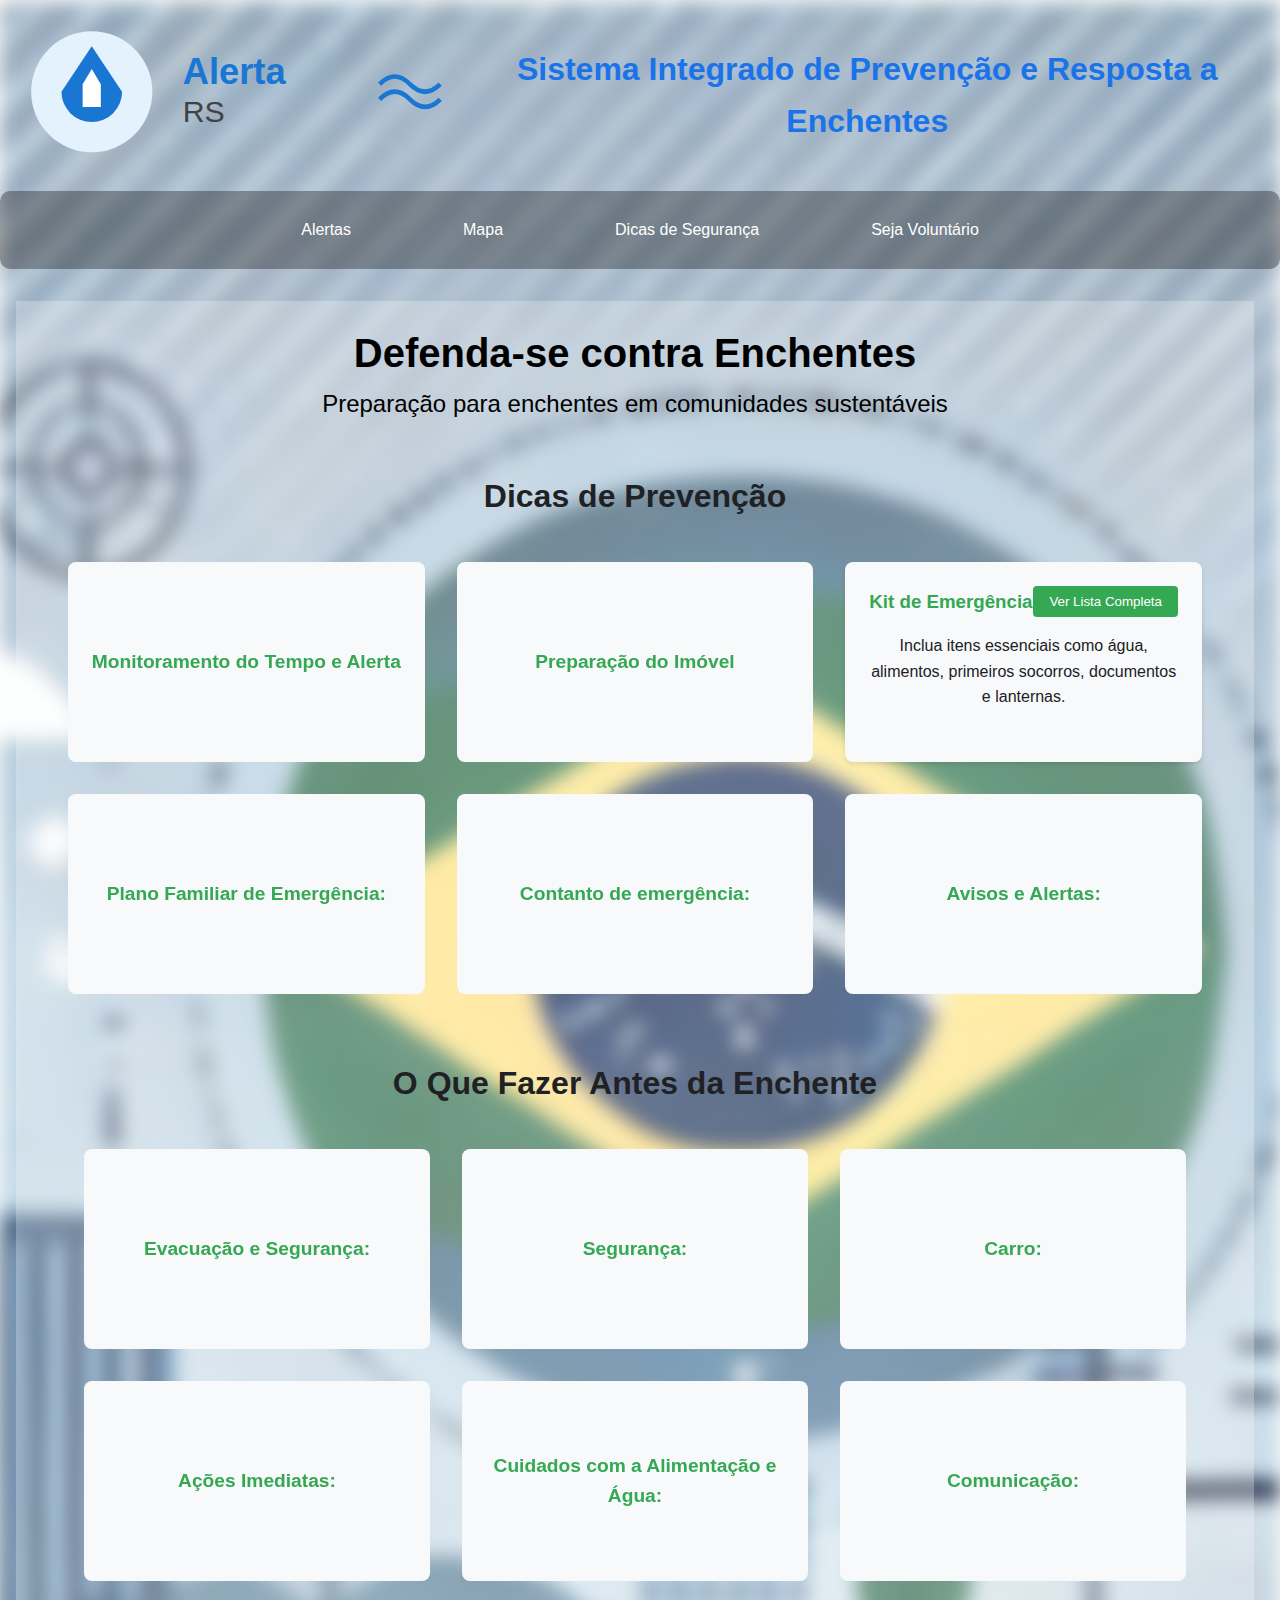
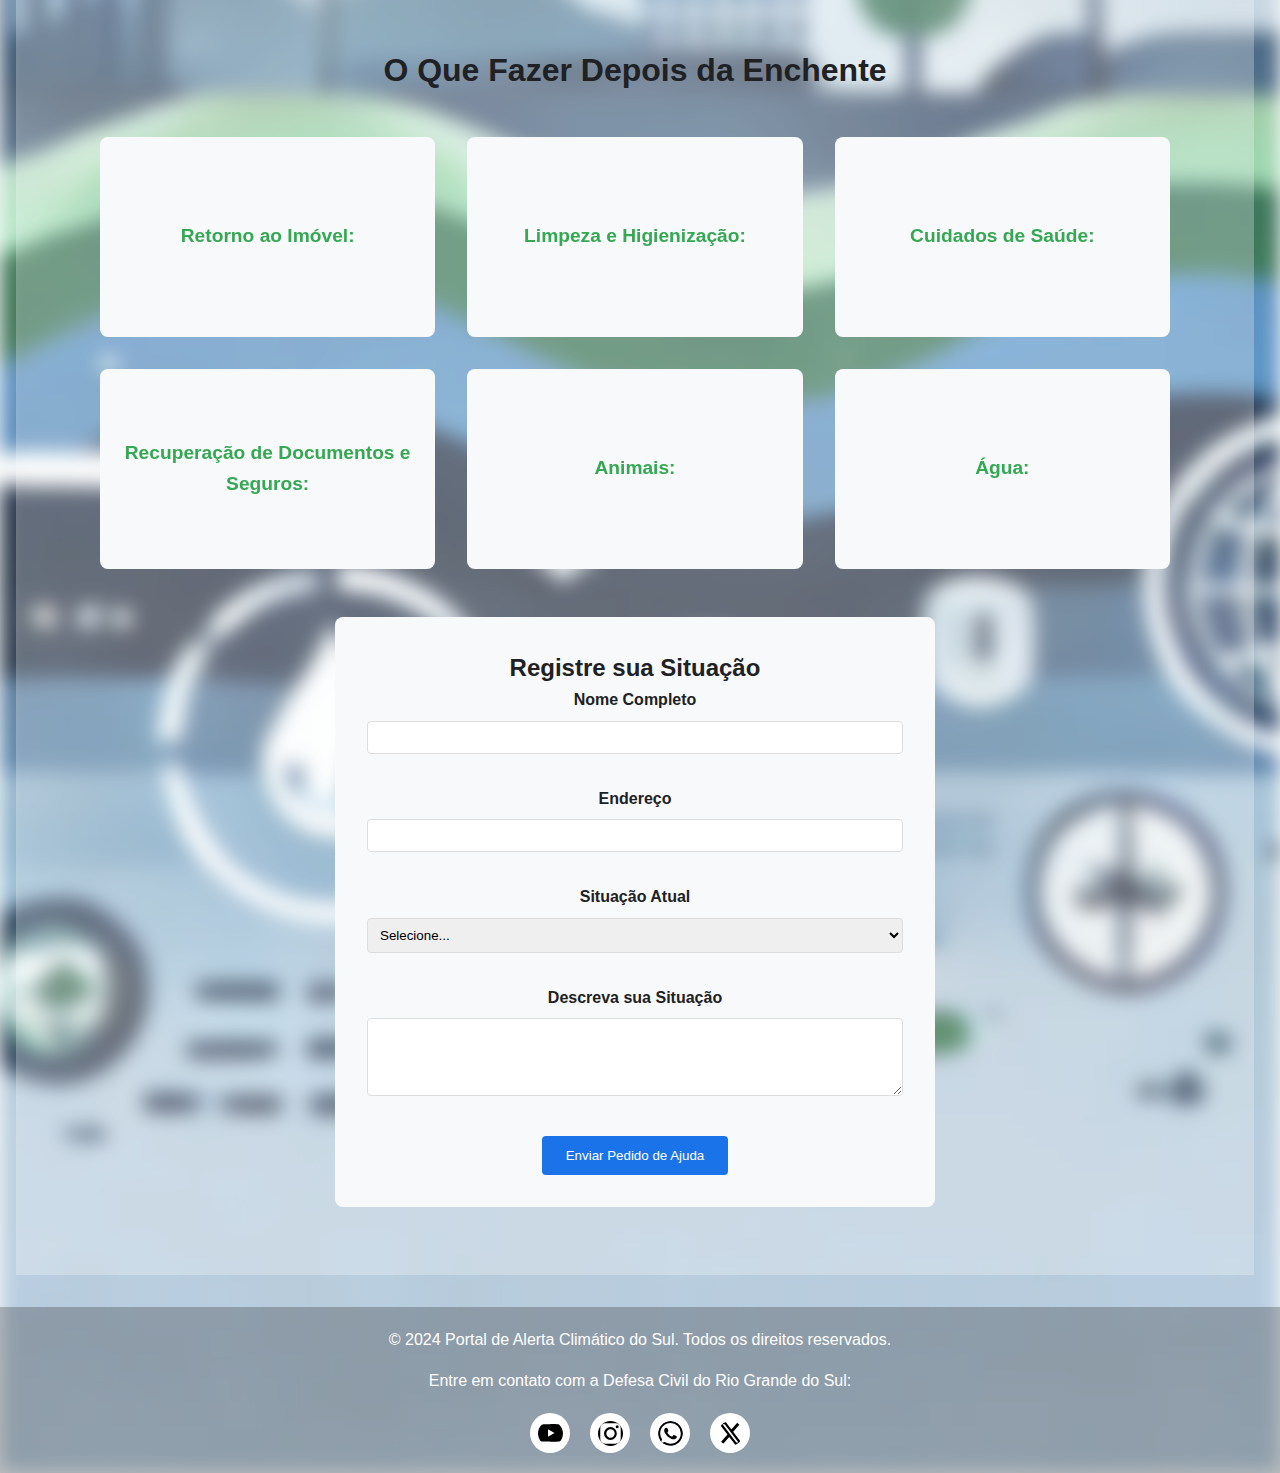
==== commit 2b66cc42: "atualizações finais" ====
--- a/ajuda.html
+++ b/ajuda.html
@@ -9,9 +9,31 @@
   </head>
   <body>
     <header>
-      <h1>Alerta RS</h1>
-      <p>Sistema Integrado de Prevenção e Resposta a Enchentes</p>
-    </header>
+      <div class="cabecalho">
+          <div class="logo">
+              <svg viewBox="0 0 300 100" xmlns="http://www.w3.org/2000/svg">
+                  <!-- Fundo do círculo protetor -->
+                  <circle cx="50" cy="50" r="40" fill="#E3F2FD"/>
+              
+                  <!-- Gota d'água estilizada -->
+                  <path d="M50 20 L70 50 A20 20 0 1 1 30 50 Z" fill="#1976D2"/>
+              
+                  <!-- Casa simbolizando proteção -->
+                  <path d="M44 45 L50 35 L56 45 L56 60 L44 60 Z" fill="#FFFFFF"/>
+              
+                  <!-- Texto do logo -->
+                  <text x="110" y="45" font-family="Arial" font-size="24" font-weight="bold" fill="#1976D2">Alerta</text>
+                  <text x="110" y="70" font-family="Arial" font-size="20" fill="#424242">RS</text>
+              
+                  <!-- Ondas representando água/alerta -->
+                  <path d="M240 45 Q250 35, 260 45 Q270 55, 280 45" fill="none" stroke="#1976D2" stroke-width="3"/>
+                  <path d="M240 55 Q250 45, 260 55 Q270 65, 280 55" fill="none" stroke="#1976D2" stroke-width="3"/>
+                </svg>
+          </div>
+          <!-- <h1>Alerta RS</h1> -->
+          <p class="texto-logo">Sistema Integrado de Prevenção e Resposta a Enchentes</p>
+      </div>
+  </header>
 
     <nav>
       <ul>
--- a/assets/css/styles.css
+++ b/assets/css/styles.css
@@ -42,6 +42,27 @@
             padding: 1rem;
             text-align: center;
         }
+
+        .cabecalho {
+            display: flex;
+            align-items: center;
+            justify-content: space-between;
+        }
+
+        .cabecalho :hover{
+            transform: translateY(-5px);
+            cursor: pointer;
+        }
+    
+        .logo {
+            width: 40%;
+            }
+    
+        .texto-logo {
+            font-size: 2rem;
+            font-weight: bold;
+            color: var(--primary);
+            }
 
         nav {
             display: flex;
--- a/assets/css/ajuda.css
+++ b/assets/css/ajuda.css
@@ -13,6 +13,27 @@
     box-sizing: border-box;
     font-family: Arial, sans-serif;
 }
+
+.cabecalho {
+  display: flex;
+  align-items: center;
+  justify-content: space-between;
+}
+
+.cabecalho :hover{
+  transform: translateY(-5px);
+  cursor: pointer;
+}
+
+.logo {
+  width: 40%;
+  }
+
+.texto-logo {
+  font-size: 2rem;
+  font-weight: bold;
+  color: var(--primary);
+  }
 
 .container{
     background: rgba(255, 255, 255, 0.268);
